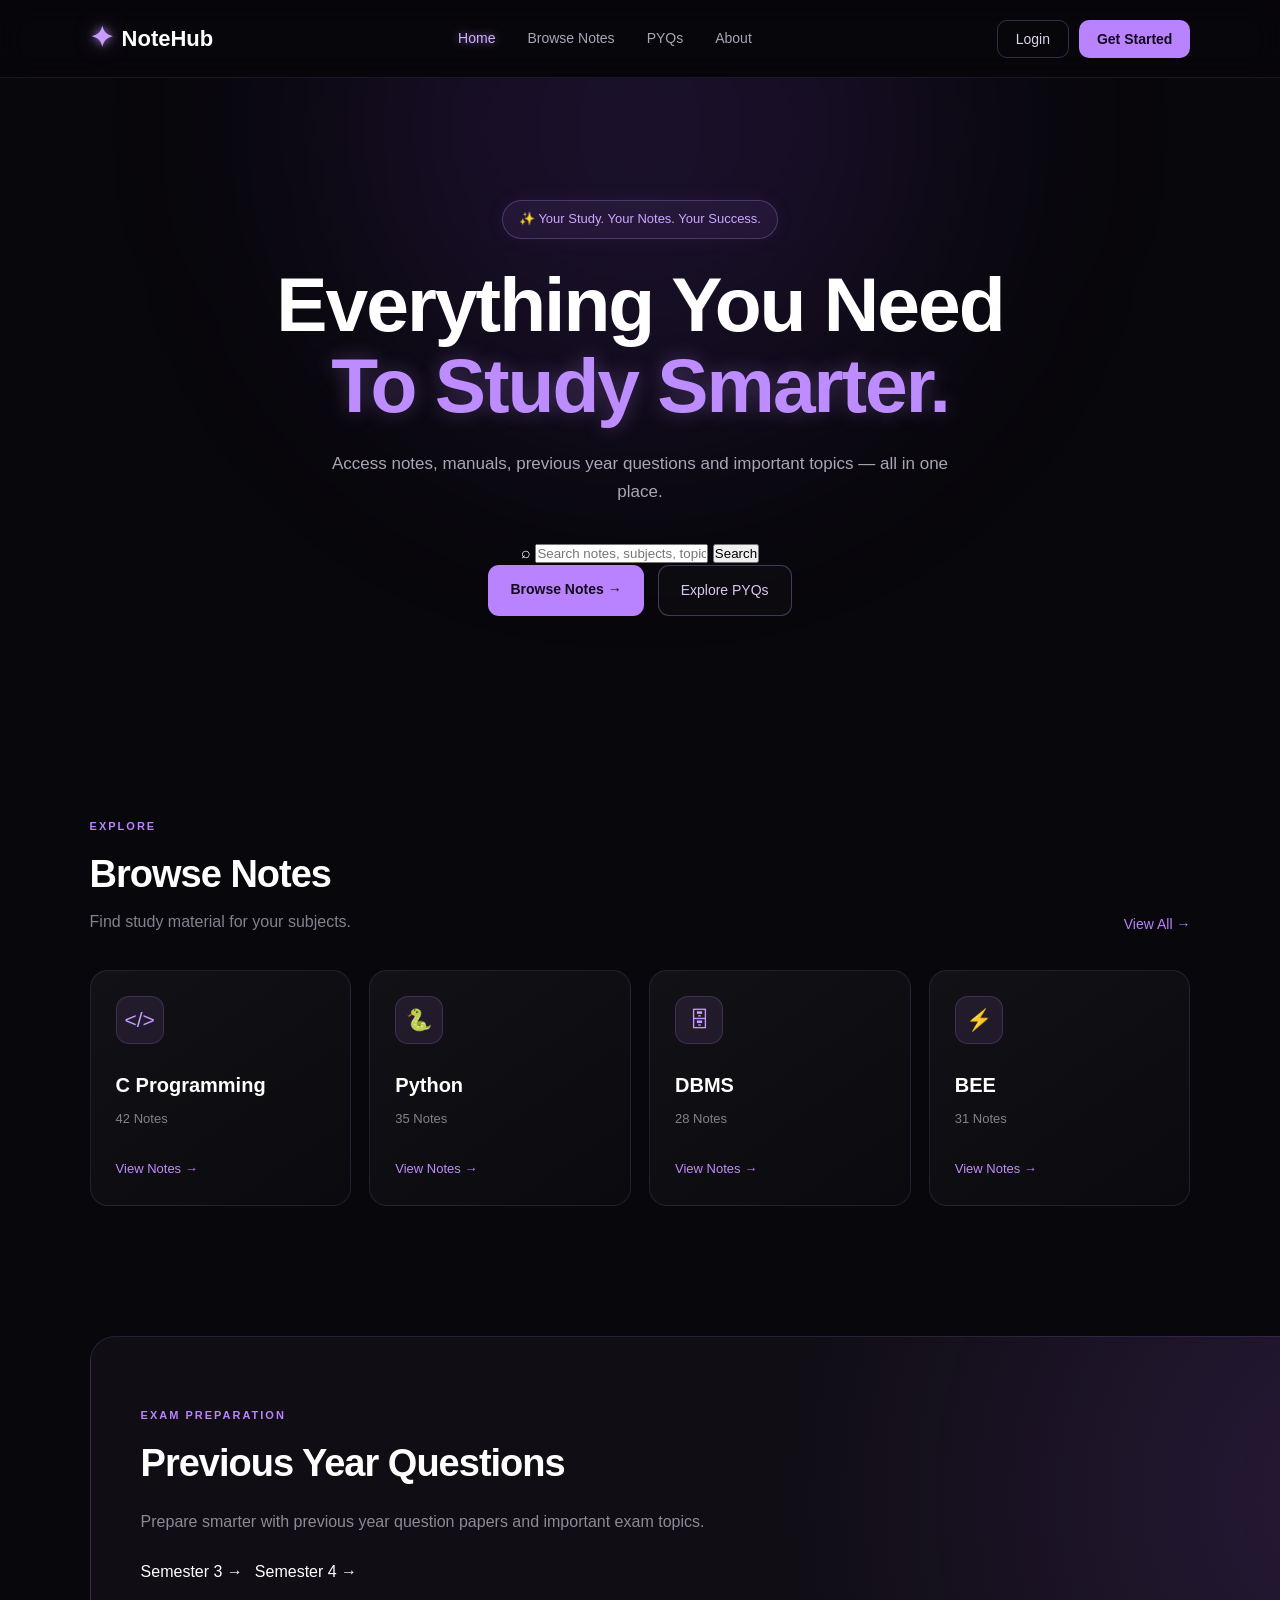
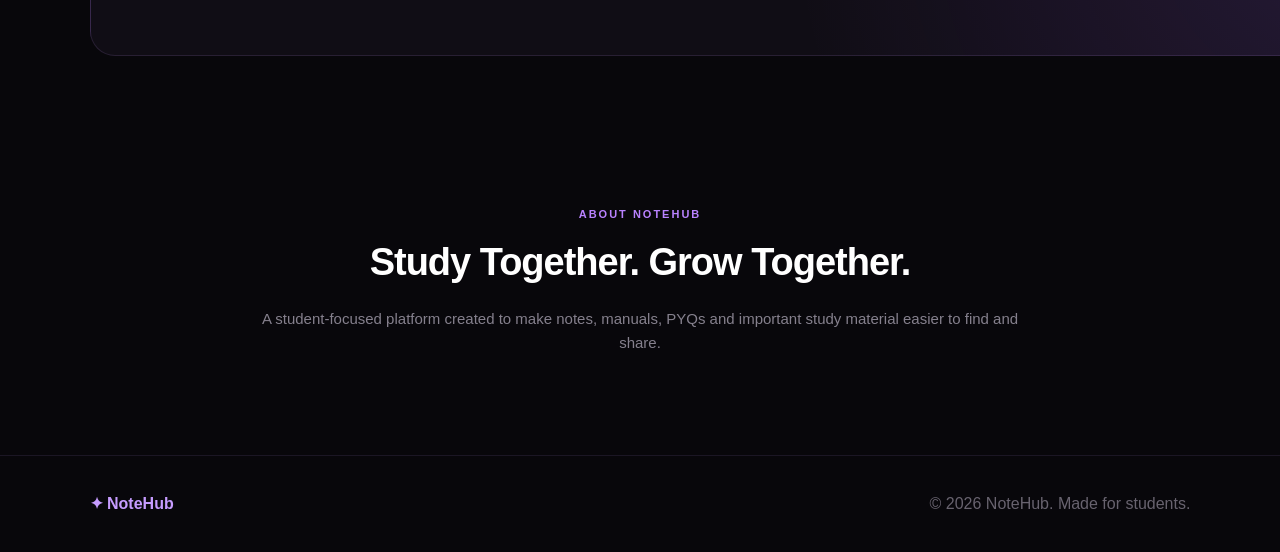
==== index.html @ 59044a57 "inital commit" ====
<!DOCTYPE html>
<html lang="en">

<head>
    <meta charset="UTF-8">
    <meta name="viewport" content="width=device-width, initial-scale=1.0">

    <title>NoteHub | Note Sharing Portal</title>

    <link rel="stylesheet" href="css/style.css">
</head>

<body>

    <!-- ================= NAVBAR ================= -->

    <header class="navbar">

        <div class="logo">
            <span class="logo-icon">✦</span>
            NoteHub
        </div>

        <nav>
            <a href="index.html" class="active">Home</a>
            <a href="notes.php">Browse Notes</a>
            <a href="#pyq">PYQs</a>
            <a href="#about">About</a>
        </nav>

        <div class="nav-buttons">
            <button class="login-btn">Login</button>
            <button class="signup-btn">Get Started</button>
        </div>

    </header>


    <!-- ================= HERO SECTION ================= -->

    <main>

        <section class="hero">

            <div class="hero-content">

                <div class="hero-badge">
                    ✨ Your Study. Your Notes. Your Success.
                </div>

                <h1>
                    Everything You Need
                    <br>
                    <span>To Study Smarter.</span>
                </h1>

                <p>
                    Access notes, manuals, previous year questions
                    and important topics — all in one place.
                </p>


                <!-- SEARCH -->

                <div class="hero-search">

                    <span>⌕</span>

                    <input
                        type="text"
                        placeholder="Search notes, subjects, topics..."
                    >

                    <button>
                        Search
                    </button>

                </div>


                <!-- HERO BUTTONS -->

                <div class="hero-buttons">

                    <a href="notes.php" class="primary-btn">
                        Browse Notes →
                    </a>

                    <a href="#pyq" class="secondary-btn">
                        Explore PYQs
                    </a>

                </div>

            </div>

        </section>


        <!-- ================= BROWSE NOTES ================= -->

        <section class="browse-section" id="browse">

            <div class="section-heading">

                <div>
                    <span class="section-label">
                        EXPLORE
                    </span>

                    <h2>
                        Browse Notes
                    </h2>

                    <p>
                        Find study material for your subjects.
                    </p>
                </div>

                <a href="notes.php" class="view-all">
                    View All →
                </a>

            </div>


            <div class="browse-grid">

                <!-- C -->

                <div class="browse-card">

                    <div class="card-icon">
                        &lt;/&gt;
                    </div>

                    <h3>
                        C Programming
                    </h3>

                    <p>
                        42 Notes
                    </p>

                    <a href="c-programming.html">
                        View Notes →
                    </a>

                </div>


                <!-- PYTHON -->

                <div class="browse-card">

                    <div class="card-icon">
                        🐍
                    </div>

                    <h3>
                        Python
                    </h3>

                    <p>
                        35 Notes
                    </p>

                    <a href="notes.php">
                        View Notes →
                    </a>

                </div>


                <!-- DBMS -->

                <div class="browse-card">

                    <div class="card-icon">
                        🗄
                    </div>

                    <h3>
                        DBMS
                    </h3>

                    <p>
                        28 Notes
                    </p>

                    <a href="notes.php">
                        View Notes →
                    </a>

                </div>


                <!-- BEE -->

                <div class="browse-card">

                    <div class="card-icon">
                        ⚡
                    </div>

                    <h3>
                        BEE
                    </h3>

                    <p>
                        31 Notes
                    </p>

                    <a href="notes.php">
                        View Notes →
                    </a>

                </div>

            </div>

        </section>


        <!-- ================= PYQ ================= -->

        <section class="pyq-section" id="pyq">

            <div class="pyq-content">

                <span class="section-label">
                    EXAM PREPARATION
                </span>

                <h2>
                    Previous Year Questions
                </h2>

                <p>
                    Prepare smarter with previous year question
                    papers and important exam topics.
                </p>


                <div class="pyq-buttons">

                    <a href="#">
                        Semester 3 →
                    </a>

                    <a href="#">
                        Semester 4 →
                    </a>

                </div>

            </div>

        </section>


        <!-- ================= ABOUT ================= -->

        <section class="about-section" id="about">

            <span class="section-label">
                ABOUT NOTEHUB
            </span>

            <h2>
                Study Together. Grow Together.
            </h2>

            <p>
                A student-focused platform created to make notes,
                manuals, PYQs and important study material easier
                to find and share.
            </p>

        </section>

    </main>


    <!-- ================= FOOTER ================= -->

    <footer>

        <div class="footer-logo">
            ✦ NoteHub
        </div>

        <p>
            © 2026 NoteHub. Made for students.
        </p>

    </footer>


    <script src="js/script.js"></script>

</body>

</html>
---- css/style.css ----
/* =========================================
   NOTEHUB - MAIN STYLES
   Lavender + Black Theme
========================================= */


/* ---------- RESET ---------- */

* {
    margin: 0;
    padding: 0;
    box-sizing: border-box;
}

html {
    scroll-behavior: smooth;
}

body {
    font-family: Arial, Helvetica, sans-serif;
    background: #08070b;
    color: #ffffff;
    line-height: 1.6;
}


/* ---------- COMMON ---------- */

a {
    text-decoration: none;
    color: inherit;
}

button {
    font-family: inherit;
    cursor: pointer;
}

section {
    width: 100%;
}


/* =========================================
   NAVBAR
========================================= */

.navbar {
    width: 100%;
    height: 78px;

    display: flex;
    align-items: center;
    justify-content: space-between;

    padding: 0 7%;

    background: rgba(8, 7, 11, 0.85);

    border-bottom: 1px solid rgba(190, 150, 255, 0.12);

    position: sticky;
    top: 0;
    z-index: 1000;

    backdrop-filter: blur(15px);
}


/* LOGO */

.logo {
    display: flex;
    align-items: center;
    gap: 9px;

    font-size: 22px;
    font-weight: 700;

    color: #ffffff;
}

.logo-icon {
    color: #c69cff;

    font-size: 28px;

    text-shadow:
        0 0 10px rgba(198, 156, 255, 0.8),
        0 0 25px rgba(198, 156, 255, 0.4);
}


/* NAV LINKS */

.navbar nav {
    display: flex;
    align-items: center;
    gap: 32px;
}

.navbar nav a {
    color: #aaa4b5;

    font-size: 14px;

    transition: 0.3s ease;
}

.navbar nav a:hover,
.navbar nav a.active {
    color: #d2b1ff;

    text-shadow:
        0 0 10px rgba(198, 156, 255, 0.7);
}


/* NAV BUTTONS */

.nav-buttons {
    display: flex;
    gap: 10px;
}

.login-btn,
.signup-btn {
    border: none;

    padding: 10px 18px;

    border-radius: 10px;

    font-size: 14px;

    transition: 0.3s ease;
}

.login-btn {
    background: transparent;
    color: #ddd4e8;

    border: 1px solid rgba(198, 156, 255, 0.25);
}

.login-btn:hover {
    border-color: #bd8cff;

    color: #ffffff;

    box-shadow:
        0 0 15px rgba(180, 130, 255, 0.3);
}

.signup-btn {
    background: #b982ff;
    color: #120b1b;

    font-weight: 700;
}

.signup-btn:hover {
    background: #cda4ff;

    box-shadow:
        0 0 10px #b982ff,
        0 0 30px rgba(185, 130, 255, 0.55);

    transform: translateY(-2px);
}


/* =========================================
   HERO
========================================= */

.hero {
    min-height: 650px;

    display: flex;
    justify-content: center;
    align-items: center;

    text-align: center;

    padding: 100px 20px 90px;

    position: relative;

    overflow: hidden;
}


/* Background glow */

.hero::before {
    content: "";

    position: absolute;

    width: 600px;
    height: 600px;

    background: rgba(150, 80, 255, 0.13);

    filter: blur(120px);

    border-radius: 50%;

    top: -250px;
    left: 50%;

    transform: translateX(-50%);

    pointer-events: none;
}


.hero-content {
    max-width: 900px;

    position: relative;
    z-index: 2;
}


/* BADGE */

.hero-badge {
    display: inline-block;

    padding: 8px 16px;

    margin-bottom: 25px;

    border: 1px solid rgba(198, 156, 255, 0.25);

    border-radius: 50px;

    background: rgba(177, 124, 255, 0.08);

    color: #cda7ff;

    font-size: 13px;

    box-shadow:
        0 0 20px rgba(150, 90, 255, 0.08);
}


/* HERO TITLE */

.hero h1 {
    font-size: clamp(45px, 6vw, 78px);

    line-height: 1.05;

    letter-spacing: -2px;

    margin-bottom: 25px;
}

.hero h1 span {
    display: block;

    color: #bd8cff;

    text-shadow:
        0 0 20px rgba(189, 140, 255, 0.3);
}


/* HERO TEXT */

.hero-content > p {
    max-width: 650px;

    margin: 0 auto 35px;

    color: #aaa4b5;

    font-size: 17px;
}


/* =========================================
   SEARCH
========================================= */

.search-box {
    max-width: 650px;

    margin: 0 auto 25px;

    display: flex;
    align-items: center;

    padding: 7px;

    background: #111016;

    border: 1px solid rgba(198, 156, 255, 0.18);

    border-radius: 15px;

    transition: 0.3s ease;
}

.search-box:focus-within {
    border-color: #b982ff;

    box-shadow:
        0 0 15px rgba(185, 130, 255, 0.25),
        0 0 35px rgba(185, 130, 255, 0.08);
}

.search-icon {
    padding-left: 15px;

    font-size: 25px;

    color: #b982ff;
}

.search-box input {
    flex: 1;

    padding: 13px 15px;

    background: transparent;

    border: none;
    outline: none;

    color: #ffffff;

    font-size: 14px;
}

.search-box input::placeholder {
    color: #77717f;
}

.search-box button {
    border: none;

    padding: 12px 22px;

    border-radius: 10px;

    background: #b982ff;

    color: #120b1b;

    font-weight: 700;

    transition: 0.3s ease;
}

.search-box button:hover {
    background: #d0aaff;

    box-shadow:
        0 0 12px #b982ff,
        0 0 28px rgba(185, 130, 255, 0.5);

    transform: translateY(-1px);
}


/* =========================================
   HERO BUTTONS
========================================= */

.hero-buttons {
    display: flex;

    justify-content: center;

    gap: 14px;

    flex-wrap: wrap;
}

.primary-btn,
.secondary-btn {
    padding: 13px 22px;

    border-radius: 11px;

    font-size: 14px;

    transition: 0.3s ease;
}

.primary-btn {
    background: #b982ff;

    color: #120b1b;

    font-weight: 700;
}

.primary-btn:hover {
    background: #d0aaff;

    transform: translateY(-3px);

    box-shadow:
        0 0 12px #b982ff,
        0 0 35px rgba(185, 130, 255, 0.5);
}

.secondary-btn {
    border: 1px solid rgba(198, 156, 255, 0.3);

    color: #d9c7ed;

    background: rgba(255, 255, 255, 0.02);
}

.secondary-btn:hover {
    border-color: #b982ff;

    color: #ffffff;

    transform: translateY(-3px);

    box-shadow:
        0 0 20px rgba(185, 130, 255, 0.2);
}


/* =========================================
   BROWSE NOTES
========================================= */

.browse-section {
    padding: 90px 7%;
}


/* SECTION HEADING */

.section-heading {
    display: flex;

    justify-content: space-between;
    align-items: end;

    margin-bottom: 35px;
}

.section-label {
    display: block;

    color: #b982ff;

    font-size: 11px;

    letter-spacing: 2px;

    font-weight: 700;

    margin-bottom: 8px;
}

.section-heading h2,
.pyq-content h2,
.about-section h2 {
    font-size: 38px;

    letter-spacing: -1px;
}

.section-heading p {
    color: #85808d;

    margin-top: 5px;
}

.view-all {
    color: #b982ff;

    font-size: 14px;

    transition: 0.3s;
}

.view-all:hover {
    color: #dfc6ff;

    text-shadow:
        0 0 10px rgba(185, 130, 255, 0.7);
}


/* =========================================
   SUBJECT CARDS
========================================= */

.subject-container {
    display: grid;

    grid-template-columns: repeat(4, 1fr);

    gap: 18px;
}


.subject-card {
    padding: 25px;

    min-height: 210px;

    background:
        linear-gradient(
            145deg,
            rgba(255, 255, 255, 0.045),
            rgba(255, 255, 255, 0.015)
        );

    border: 1px solid rgba(198, 156, 255, 0.13);

    border-radius: 18px;

    transition: 0.35s ease;

    position: relative;

    overflow: hidden;
}


.subject-card::before {
    content: "";

    position: absolute;

    width: 130px;
    height: 130px;

    background: rgba(180, 120, 255, 0.12);

    filter: blur(55px);

    top: -70px;
    right: -50px;

    opacity: 0;

    transition: 0.35s;
}


.subject-card:hover {
    transform: translateY(-8px);

    border-color: rgba(198, 156, 255, 0.55);

    box-shadow:
        0 10px 30px rgba(0, 0, 0, 0.4),
        0 0 25px rgba(180, 120, 255, 0.15);
}


.subject-card:hover::before {
    opacity: 1;
}


.subject-icon {
    width: 48px;
    height: 48px;

    display: flex;
    align-items: center;
    justify-content: center;

    margin-bottom: 25px;

    border-radius: 13px;

    background: rgba(185, 130, 255, 0.1);

    border: 1px solid rgba(185, 130, 255, 0.2);

    color: #c69cff;

    font-size: 21px;

    box-shadow:
        0 0 15px rgba(185, 130, 255, 0.05);
}


.subject-card h3 {
    font-size: 18px;

    margin-bottom: 5px;
}

.subject-card p {
    color: #77717f;

    font-size: 13px;

    margin-bottom: 20px;
}

.subject-card button {
    background: transparent;

    border: none;

    color: #b982ff;

    font-size: 13px;

    padding: 0;

    transition: 0.3s;
}

.subject-card button:hover {
    color: #ffffff;

    text-shadow:
        0 0 10px rgba(185, 130, 255, 0.8);
}


/* =========================================
   PYQ SECTION
========================================= */

.pyq-section {
    margin: 40px 7% 100px;

    padding: 70px 50px;

    border-radius: 25px;

    background:
        radial-gradient(
            circle at right,
            rgba(170, 100, 255, 0.15),
            transparent 45%
        ),
        #100d15;

    border: 1px solid rgba(198, 156, 255, 0.13);
}


.pyq-content {
    max-width: 650px;
}

.pyq-content h2 {
    margin-bottom: 15px;
}

.pyq-content p {
    color: #8f8997;

    margin-bottom: 25px;
}


.pyq-buttons {
    display: flex;

    gap: 12px;

    flex-wrap: wrap;
}

.pyq-buttons button {
    padding: 12px 20px;

    background: rgba(185, 130, 255, 0.08);

    border: 1px solid rgba(185, 130, 255, 0.25);

    border-radius: 10px;

    color: #d4b7f4;

    transition: 0.3s;
}

.pyq-buttons button:hover {
    background: #b982ff;

    color: #120b1b;

    box-shadow:
        0 0 15px #b982ff,
        0 0 35px rgba(185, 130, 255, 0.35);

    transform: translateY(-3px);
}


/* =========================================
   ABOUT
========================================= */

.about-section {
    text-align: center;

    padding: 50px 20px 100px;

    max-width: 800px;

    margin: auto;
}

.about-section h2 {
    margin-bottom: 15px;
}

.about-section p {
    color: #85808d;

    font-size: 15px;
}


/* =========================================
   FOOTER
========================================= */

footer {
    padding: 35px 7%;

    border-top: 1px solid rgba(198, 156, 255, 0.1);

    display: flex;

    justify-content: space-between;

    align-items: center;

    color: #68636f;
}

.footer-logo {
    color: #c69cff;

    font-weight: 700;
}


/* =========================================
   RESPONSIVE
========================================= */

@media (max-width: 950px) {

    .navbar {
        padding: 0 4%;
    }

    .navbar nav {
        gap: 15px;
    }

    .subject-container {
        grid-template-columns: repeat(2, 1fr);
    }

    .browse-section {
        padding: 70px 4%;
    }

}


@media (max-width: 700px) {

    .navbar {
        height: auto;

        padding: 18px 5%;

        flex-wrap: wrap;

        gap: 15px;
    }

    .navbar nav {
        order: 3;

        width: 100%;

        justify-content: center;
    }

    .nav-buttons {
        margin-left: auto;
    }

    .hero {
        padding: 80px 20px;
    }

    .hero h1 {
        font-size: 45px;
    }

    .search-box {
        flex-direction: column;

        gap: 8px;

        padding: 10px;
    }

    .search-box input {
        width: 100%;
    }

    .search-box button {
        width: 100%;
    }

    .subject-container {
        grid-template-columns: 1fr;
    }

    .section-heading {
        align-items: start;

        flex-direction: column;

        gap: 15px;
    }

    .pyq-section {
        margin: 20px 5% 70px;

        padding: 45px 25px;
    }

    footer {
        flex-direction: column;

        gap: 10px;

        text-align: center;
    }
}

/* =========================================
   NOTES PAGE
========================================= */

.notes-page {
    padding: 100px 7% 90px;
    min-height: 750px;
}

.notes-heading {
    max-width: 700px;
    margin-bottom: 40px;
}

.notes-heading h1 {
    font-size: clamp(42px, 5vw, 65px);
    margin-bottom: 12px;
}

.notes-heading p {
    color: #85808d;
    font-size: 16px;
}


/* SEARCH */

.notes-search {
    max-width: 650px;

    display: flex;
    align-items: center;

    padding: 5px 8px;

    margin-bottom: 45px;

    background: #111016;

    border: 1px solid rgba(198, 156, 255, 0.18);

    border-radius: 13px;

    transition: 0.3s ease;
}

.notes-search:focus-within {
    border-color: #b982ff;

    box-shadow:
        0 0 15px rgba(185, 130, 255, 0.25),
        0 0 35px rgba(185, 130, 255, 0.08);
}

.notes-search span {
    color: #b982ff;

    font-size: 24px;

    padding: 0 12px;
}

.notes-search input {
    width: 100%;

    padding: 14px 8px;

    border: none;
    outline: none;

    background: transparent;

    color: white;

    font-size: 14px;
}

.notes-search input::placeholder {
    color: #77717f;
}


/* NOTES GRID */

.notes-grid {
    display: grid;

    grid-template-columns: repeat(3, 1fr);

    gap: 20px;
}


/* NOTE CARD */

.note-card {
    min-height: 270px;

    padding: 27px;

    border-radius: 19px;

    background:
        linear-gradient(
            145deg,
            rgba(255, 255, 255, 0.045),
            rgba(255, 255, 255, 0.012)
        );

    border: 1px solid rgba(198, 156, 255, 0.13);

    transition: 0.35s ease;

    position: relative;

    overflow: hidden;
}

.note-card::before {
    content: "";

    position: absolute;

    width: 180px;
    height: 180px;

    top: -100px;
    right: -80px;

    border-radius: 50%;

    background: rgba(180, 120, 255, 0.14);

    filter: blur(55px);

    opacity: 0;

    transition: 0.35s;
}

.note-card:hover {
    transform: translateY(-8px);

    border-color: rgba(198, 156, 255, 0.55);

    box-shadow:
        0 12px 35px rgba(0, 0, 0, 0.45),
        0 0 30px rgba(180, 120, 255, 0.14);
}

.note-card:hover::before {
    opacity: 1;
}


/* ICON */

.note-icon {
    width: 52px;
    height: 52px;

    display: flex;
    align-items: center;
    justify-content: center;

    margin-bottom: 25px;

    border-radius: 14px;

    color: #c69cff;

    background: rgba(185, 130, 255, 0.09);

    border: 1px solid rgba(185, 130, 255, 0.2);

    font-size: 22px;

    position: relative;
    z-index: 2;
}


/* CARD TEXT */

.note-card h2 {
    font-size: 20px;

    margin-bottom: 8px;

    position: relative;
    z-index: 2;
}

.note-card > p {
    color: #85808d;

    font-size: 13px;

    line-height: 1.7;

    max-width: 320px;

    position: relative;
    z-index: 2;
}


/* CARD BOTTOM */

.note-bottom {
    display: flex;

    justify-content: space-between;

    align-items: center;

    margin-top: 25px;

    position: relative;
    z-index: 2;
}

.note-bottom span {
    color: #706a78;

    font-size: 12px;
}

.note-bottom a {
    color: #bd8cff;

    font-size: 13px;

    transition: 0.3s;
}

.note-bottom a:hover {
    color: white;

    text-shadow:
        0 0 12px rgba(185, 130, 255, 0.9);
}


/* NOTES RESPONSIVE */

@media (max-width: 950px) {

    .notes-grid {
        grid-template-columns: repeat(2, 1fr);
    }

}

@media (max-width: 650px) {

    .notes-page {
        padding: 70px 5%;
    }

    .notes-grid {
        grid-template-columns: 1fr;
    }

}
/* =========================================
   SUBJECT PAGE
========================================= */

.subject-page {
    padding: 90px 6% 100px;
    min-height: 700px;
}

.subject-heading {
    max-width: 750px;
    margin-bottom: 50px;
}

.subject-heading h1 {
    font-size: clamp(42px, 5vw, 64px);
    line-height: 1.1;
    margin: 12px 0 15px;
}

.subject-heading p {
    color: #85808d;
    font-size: 16px;
    line-height: 1.7;
}


/* =========================================
   CHAPTERS
========================================= */

.chapters {
    max-width: 950px;
    display: flex;
    flex-direction: column;
    gap: 16px;
}

.chapter-card {
    display: flex;
    align-items: center;
    gap: 24px;

    padding: 24px 28px;

    text-decoration: none;
    color: white;

    background:
        linear-gradient(
            145deg,
            rgba(255, 255, 255, 0.045),
            rgba(255, 255, 255, 0.012)
        );

    border: 1px solid rgba(198, 156, 255, 0.14);
    border-radius: 18px;

    position: relative;
    overflow: hidden;

    transition: 0.35s ease;
}

.chapter-card::before {
    content: "";

    position: absolute;

    width: 180px;
    height: 180px;

    top: -100px;
    right: -80px;

    border-radius: 50%;

    background: rgba(180, 120, 255, 0.15);

    filter: blur(55px);

    opacity: 0;

    transition: 0.35s ease;
}

.chapter-card:hover {
    transform: translateX(8px);

    border-color: rgba(198, 156, 255, 0.55);

    box-shadow:
        0 10px 35px rgba(0, 0, 0, 0.45),
        0 0 30px rgba(180, 120, 255, 0.14);
}

.chapter-card:hover::before {
    opacity: 1;
}


/* CHAPTER NUMBER */

.chapter-number {
    min-width: 58px;
    height: 58px;

    display: flex;
    align-items: center;
    justify-content: center;

    border-radius: 15px;

    color: #c69cff;

    background: rgba(185, 130, 255, 0.09);

    border: 1px solid rgba(185, 130, 255, 0.2);

    font-size: 15px;
    font-weight: 700;

    position: relative;
    z-index: 2;
}


/* CHAPTER CONTENT */

.chapter-info {
    flex: 1;

    position: relative;
    z-index: 2;
}

.chapter-info h2 {
    font-size: 19px;
    margin-bottom: 7px;
}

.chapter-info p {
    color: #85808d;
    font-size: 13px;
    line-height: 1.6;
}


/* ARROW */

.chapter-arrow {
    color: #bd8cff;

    font-size: 22px;

    position: relative;
    z-index: 2;

    transition: 0.3s ease;
}

.chapter-card:hover .chapter-arrow {
    color: white;

    transform: translateX(6px);

    text-shadow:
        0 0 12px rgba(185, 130, 255, 0.9);
}


/* =========================================
   MOBILE
========================================= */

@media (max-width: 650px) {

    .subject-page {
        padding: 70px 5%;
    }

    .chapter-card {
        padding: 20px;
        gap: 15px;
    }

    .chapter-number {
        min-width: 48px;
        height: 48px;
        font-size: 13px;
    }

    .chapter-info h2 {
        font-size: 16px;
    }

    .chapter-info p {
        font-size: 12px;
    }

}
/* =========================================
   HOME PAGE BROWSE CARD FIX
========================================= */

.browse-grid {
    display: grid;
    grid-template-columns: repeat(4, 1fr);
    gap: 18px;
}

.browse-card {
    padding: 25px;
    min-height: 210px;

    background:
        linear-gradient(
            145deg,
            rgba(255, 255, 255, 0.045),
            rgba(255, 255, 255, 0.015)
        );

    border: 1px solid rgba(198, 156, 255, 0.13);
    border-radius: 18px;

    transition: 0.35s ease;

    position: relative;
    overflow: hidden;
}

.browse-card:hover {
    transform: translateY(-8px);

    border-color: rgba(198, 156, 255, 0.55);

    box-shadow:
        0 10px 30px rgba(0, 0, 0, 0.4),
        0 0 25px rgba(180, 120, 255, 0.15);
}

.card-icon {
    width: 48px;
    height: 48px;

    display: flex;
    align-items: center;
    justify-content: center;

    margin-bottom: 25px;

    border-radius: 13px;

    background: rgba(185, 130, 255, 0.1);

    border: 1px solid rgba(185, 130, 255, 0.2);

    color: #c69cff;

    font-size: 21px;
}

.browse-card h3 {
    font-size: 20px;
    margin-bottom: 8px;
}

.browse-card p {
    color: #85808d;
    font-size: 13px;
    margin-bottom: 25px;
}

.browse-card a {
    color: #bd8cff;
    font-size: 13px;
    transition: 0.3s ease;
}

.browse-card a:hover {
    color: white;

    text-shadow:
        0 0 12px rgba(185, 130, 255, 0.9);
}


/* RESPONSIVE */

@media (max-width: 950px) {

    .browse-grid {
        grid-template-columns: repeat(2, 1fr);
    }

}

@media (max-width: 650px) {

    .browse-grid {
        grid-template-columns: 1fr;
    }

}
/* =========================================
   CHAPTER PDF PAGE
========================================= */

.chapter-page {
    padding: 90px 7% 100px;
    min-height: 700px;
}

.chapter-page-heading {
    max-width: 750px;
    margin-bottom: 45px;
}

.chapter-page-heading h1 {
    font-size: clamp(42px, 5vw, 64px);
    margin-bottom: 8px;
}

.chapter-page-heading p {
    color: #85808d;
    font-size: 17px;
}

.pdf-card {
    max-width: 900px;

    display: flex;
    align-items: center;
    gap: 22px;

    padding: 28px;

    border-radius: 20px;

    background:
        linear-gradient(
            145deg,
            rgba(255, 255, 255, 0.045),
            rgba(255, 255, 255, 0.012)
        );

    border: 1px solid rgba(198, 156, 255, 0.16);

    transition: 0.3s ease;
}

.pdf-card:hover {
    border-color: rgba(198, 156, 255, 0.55);

    box-shadow:
        0 10px 35px rgba(0, 0, 0, 0.45),
        0 0 30px rgba(180, 120, 255, 0.14);
}

.pdf-icon {
    width: 60px;
    height: 60px;

    display: flex;
    align-items: center;
    justify-content: center;

    border-radius: 15px;

    background: rgba(185, 130, 255, 0.1);

    border: 1px solid rgba(185, 130, 255, 0.2);

    font-size: 25px;
}

.pdf-info {
    flex: 1;
}

.pdf-info h2 {
    font-size: 19px;
    margin-bottom: 7px;
}

.pdf-info p {
    color: #85808d;
    font-size: 13px;
}

.pdf-button {
    padding: 12px 20px;

    border-radius: 10px;

    background: #b982ff;
    color: #120b1b;

    font-weight: 700;
    font-size: 13px;

    text-decoration: none;

    transition: 0.3s ease;
}

.pdf-button:hover {
    background: #d0aaff;

    transform: translateY(-2px);

    box-shadow:
        0 0 15px #b982ff,
        0 0 30px rgba(185, 130, 255, 0.45);
}

@media (max-width: 650px) {

    .chapter-page {
        padding: 70px 5%;
    }

    .pdf-card {
        flex-direction: column;
        align-items: flex-start;
    }

}
/* DYNAMIC NOTES PAGE */

.note-card {
    display: block;
    text-decoration: none;
    color: white;
}

.note-card h2 {
    color: white;
}

.note-card p {
    color: #85808d;
    line-height: 1.6;
}

.note-arrow {
    display: inline-block;
    margin-top: 20px;
    color: #b982ff;
    font-size: 14px;
    font-weight: 600;
    transition: 0.3s ease;
}

.note-card:hover .note-arrow {
    color: #d0aaff;
    text-shadow: 0 0 12px #b982ff;
}
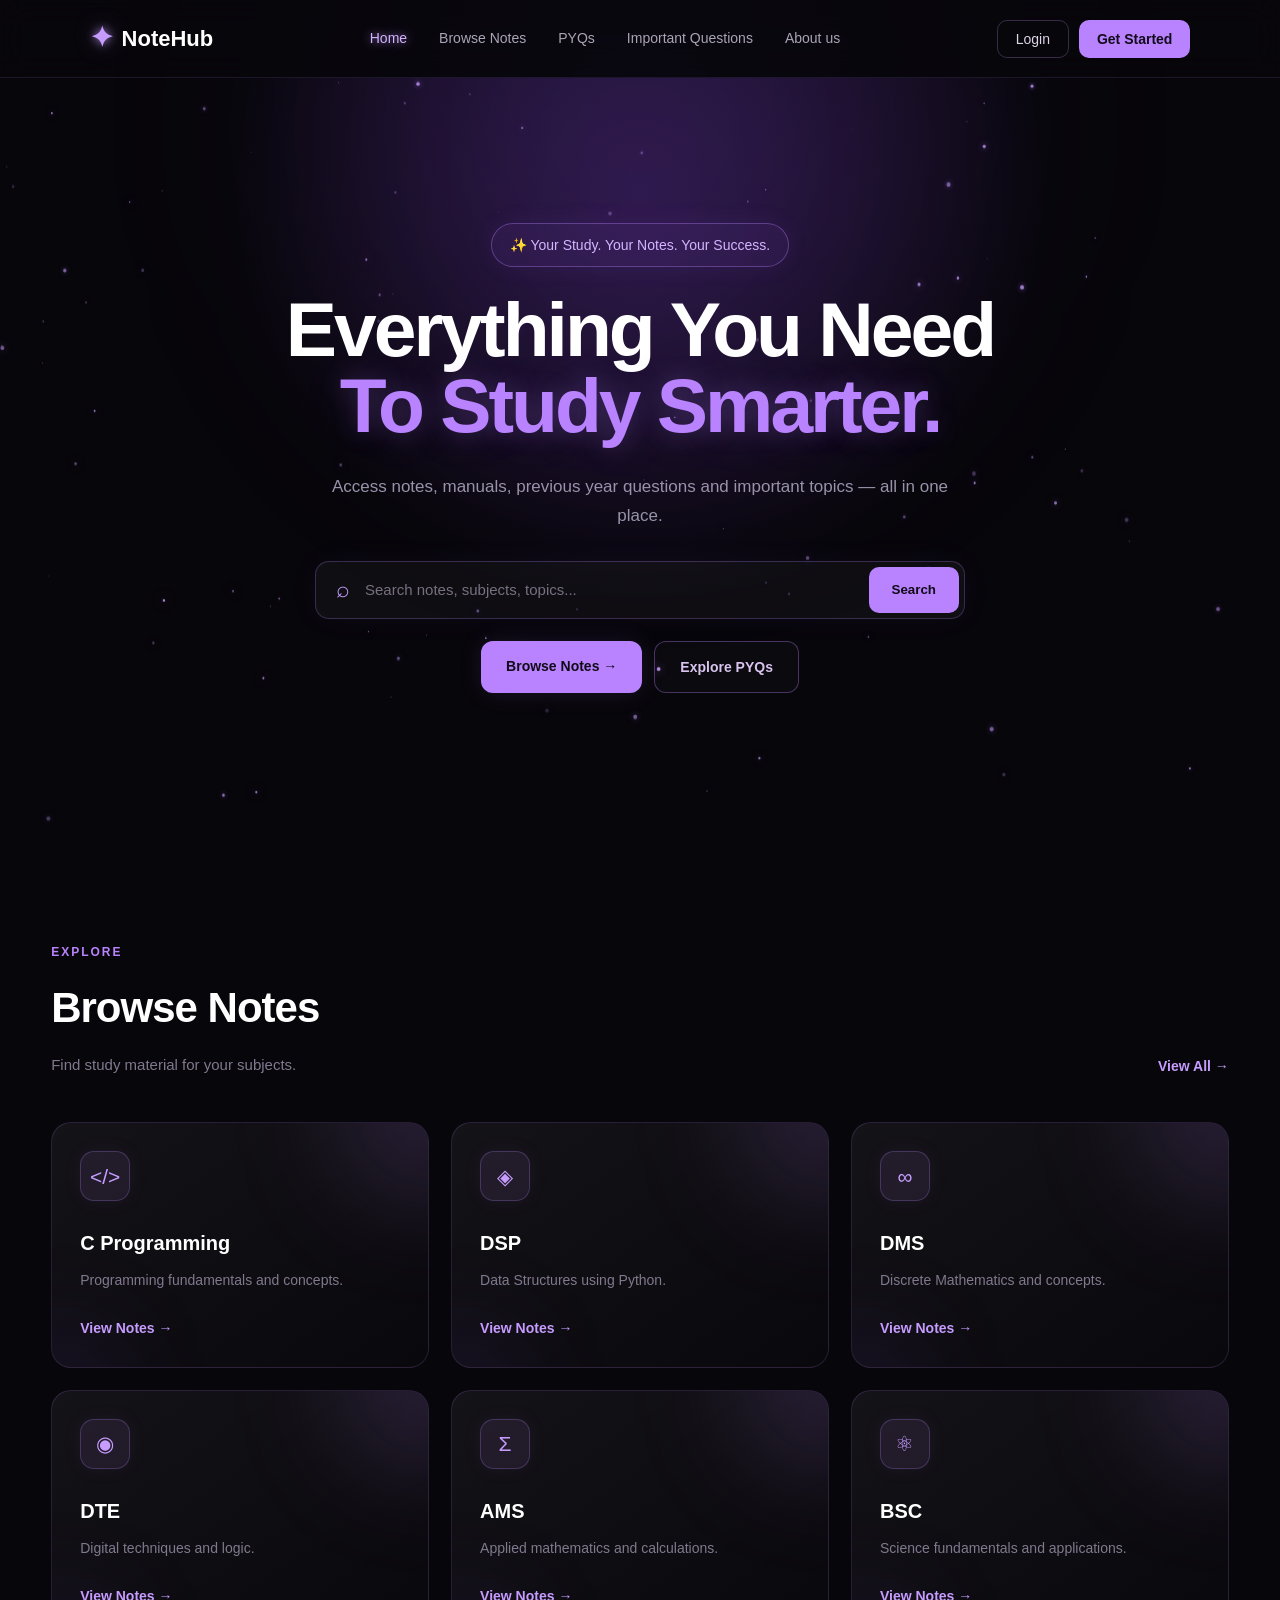
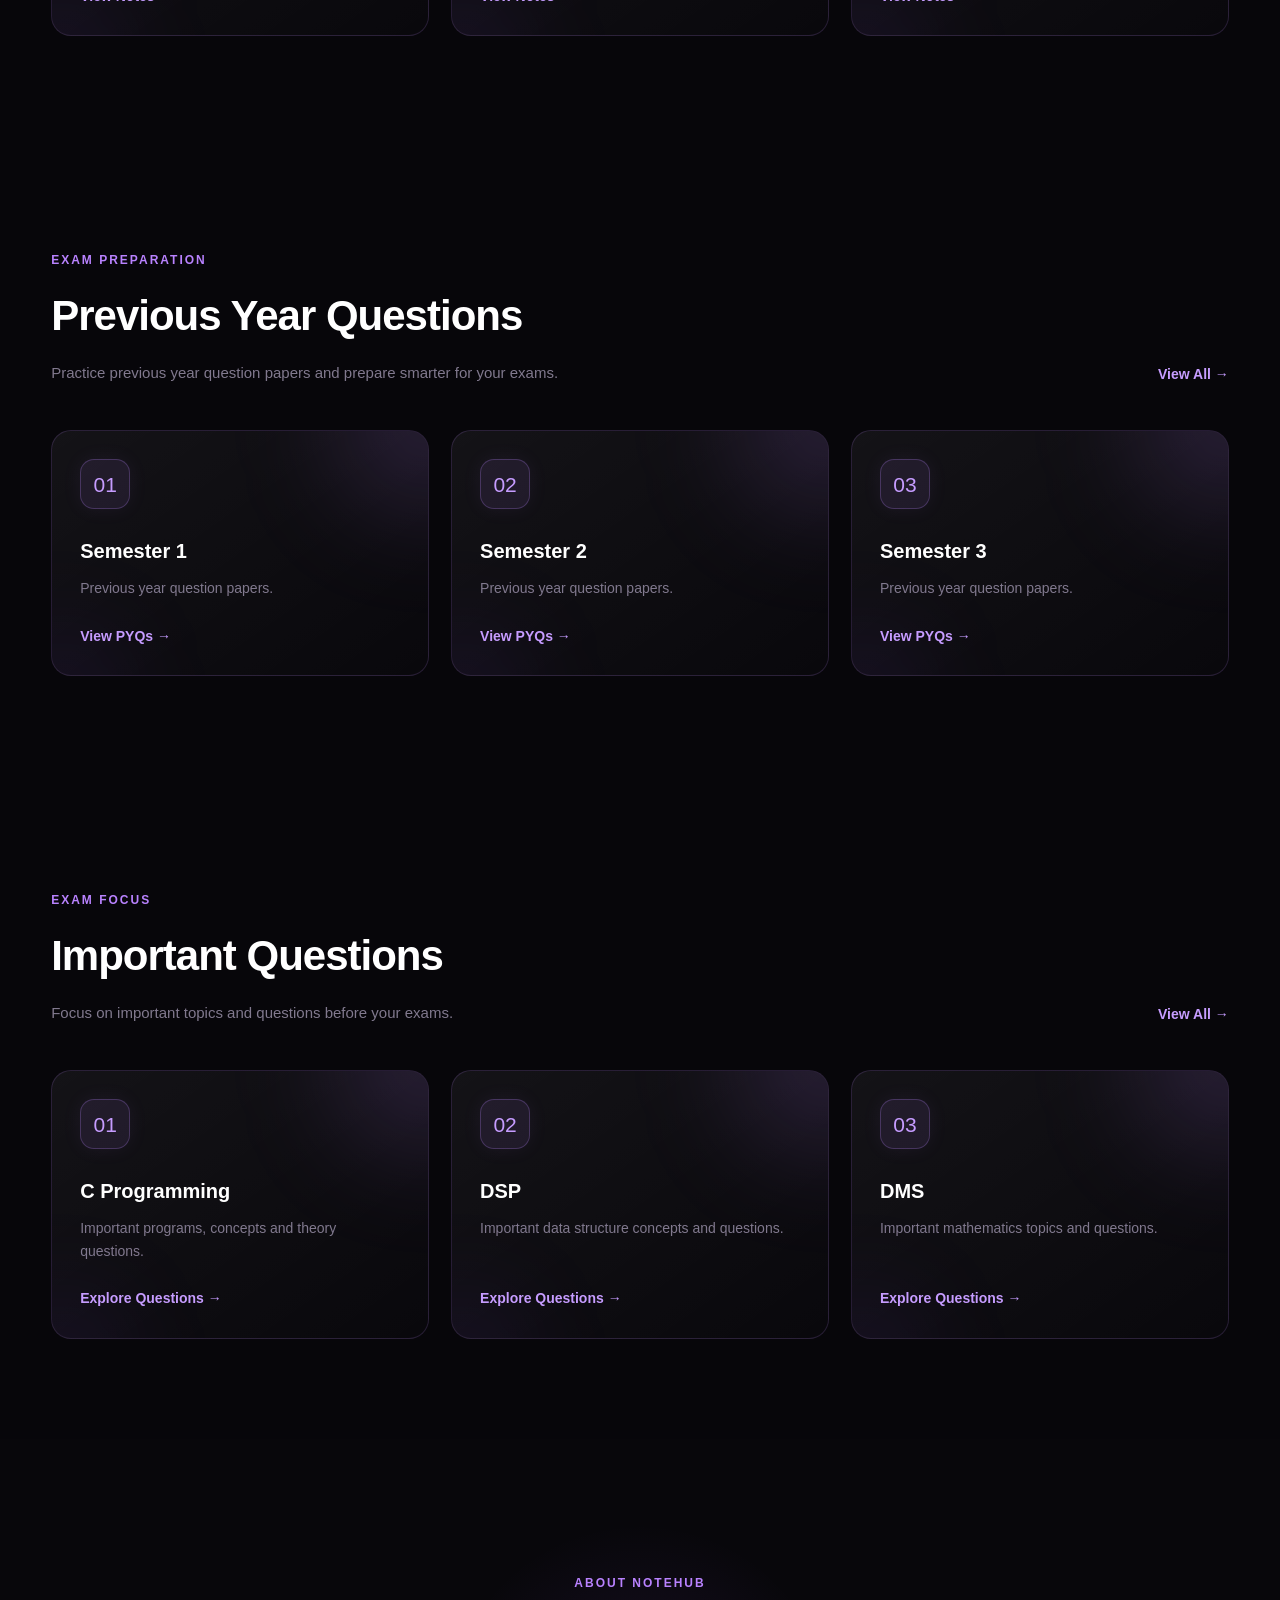
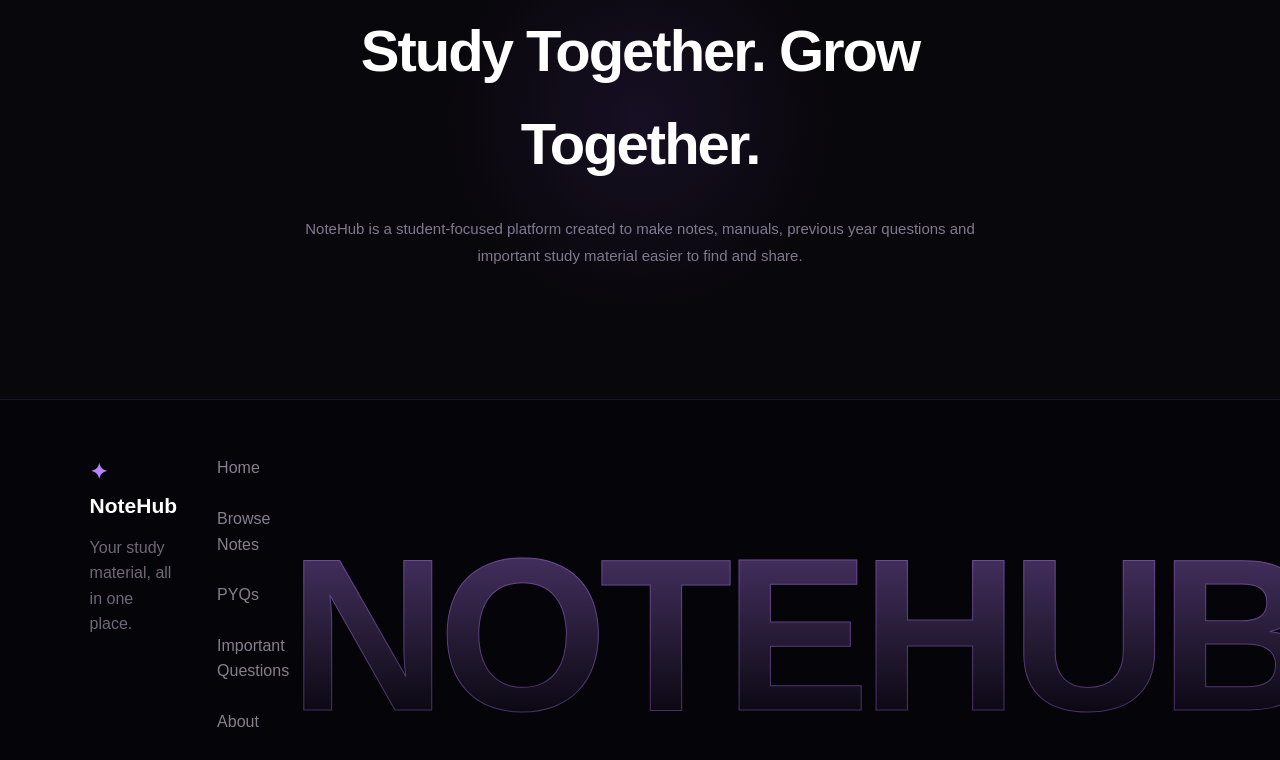
==== commit 1c6d950b: "Refactor website structure and enhance functionality - Updated index.html to improve navigation and " ====
--- a/index.html
+++ b/index.html
@@ -1,3 +1,4 @@
+
 <!DOCTYPE html>
 <html lang="en">
 
@@ -24,8 +25,9 @@
         <nav>
             <a href="index.html" class="active">Home</a>
             <a href="notes.php">Browse Notes</a>
-            <a href="#pyq">PYQs</a>
-            <a href="#about">About</a>
+            <a href="pyq.php">PYQs</a>
+            <a href="#important">Important Questions</a>
+            <a href="about.php">About us</a>
         </nav>
 
         <div class="nav-buttons">
@@ -36,11 +38,17 @@
     </header>
 
 
-    <!-- ================= HERO SECTION ================= -->
+    <!-- ================= HERO ================= -->
 
     <main>
 
         <section class="hero">
+
+            <!-- GALAXY PARTICLES -->
+            <canvas class="hero-galaxy" id="hero-galaxy"></canvas>
+
+
+            <!-- HERO CONTENT -->
 
             <div class="hero-content">
 
@@ -104,6 +112,7 @@
             <div class="section-heading">
 
                 <div>
+
                     <span class="section-label">
                         EXPLORE
                     </span>
@@ -115,6 +124,7 @@
                     <p>
                         Find study material for your subjects.
                     </p>
+
                 </div>
 
                 <a href="notes.php" class="view-all">
@@ -126,7 +136,8 @@
 
             <div class="browse-grid">
 
-                <!-- C -->
+
+                <!-- C PROGRAMMING -->
 
                 <div class="browse-card">
 
@@ -139,7 +150,7 @@
                     </h3>
 
                     <p>
-                        42 Notes
+                        Programming fundamentals and concepts.
                     </p>
 
                     <a href="c-programming.html">
@@ -149,20 +160,20 @@
                 </div>
 
 
-                <!-- PYTHON -->
+                <!-- DSP -->
 
                 <div class="browse-card">
 
                     <div class="card-icon">
-                        🐍
+                        ◈
                     </div>
 
                     <h3>
-                        Python
+                        DSP
                     </h3>
 
                     <p>
-                        35 Notes
+                        Data Structures using Python.
                     </p>
 
                     <a href="notes.php">
@@ -172,20 +183,20 @@
                 </div>
 
 
-                <!-- DBMS -->
+                <!-- DMS -->
 
                 <div class="browse-card">
 
                     <div class="card-icon">
-                        🗄
+                        ∞
                     </div>
 
                     <h3>
-                        DBMS
+                        DMS
                     </h3>
 
                     <p>
-                        28 Notes
+                        Discrete Mathematics and concepts.
                     </p>
 
                     <a href="notes.php">
@@ -195,20 +206,20 @@
                 </div>
 
 
-                <!-- BEE -->
+                <!-- DTE -->
 
                 <div class="browse-card">
 
                     <div class="card-icon">
-                        ⚡
+                        ◉
                     </div>
 
                     <h3>
-                        BEE
+                        DTE
                     </h3>
 
                     <p>
-                        31 Notes
+                        Digital techniques and logic.
                     </p>
 
                     <a href="notes.php">
@@ -217,46 +228,271 @@
 
                 </div>
 
+
+                <!-- AMS -->
+
+                <div class="browse-card">
+
+                    <div class="card-icon">
+                        Σ
+                    </div>
+
+                    <h3>
+                        AMS
+                    </h3>
+
+                    <p>
+                        Applied mathematics and calculations.
+                    </p>
+
+                    <a href="notes.php">
+                        View Notes →
+                    </a>
+
+                </div>
+
+
+                <!-- BSC -->
+
+                <div class="browse-card">
+
+                    <div class="card-icon">
+                        ⚛
+                    </div>
+
+                    <h3>
+                        BSC
+                    </h3>
+
+                    <p>
+                        Science fundamentals and applications.
+                    </p>
+
+                    <a href="notes.php">
+                        View Notes →
+                    </a>
+
+                </div>
             </div>
 
         </section>
 
-
-        <!-- ================= PYQ ================= -->
-
-        <section class="pyq-section" id="pyq">
-
-            <div class="pyq-content">
-
-                <span class="section-label">
-                    EXAM PREPARATION
-                </span>
-
-                <h2>
-                    Previous Year Questions
-                </h2>
-
-                <p>
-                    Prepare smarter with previous year question
-                    papers and important exam topics.
-                </p>
-
-
-                <div class="pyq-buttons">
-
-                    <a href="#">
-                        Semester 3 →
-                    </a>
-
-                    <a href="#">
-                        Semester 4 →
-                    </a>
-
-                </div>
-
-            </div>
-
-        </section>
+        
+        <!-- ================= PYQs ================= -->
+
+<section class="browse-section" id="pyq">
+
+    <div class="section-heading">
+
+        <div>
+
+            <span class="section-label">
+                EXAM PREPARATION
+            </span>
+
+            <h2>
+                Previous Year Questions
+            </h2>
+
+            <p>
+                Practice previous year question papers
+                and prepare smarter for your exams.
+            </p>
+
+        </div>
+
+        <a href="pyq.php" class="view-all">
+            View All →
+        </a>
+
+    </div>
+
+
+    <div class="browse-grid">
+
+
+        <!-- SEMESTER 1 -->
+
+        <div class="browse-card">
+
+            <div class="card-icon">
+                01
+            </div>
+
+            <h3>
+                Semester 1
+            </h3>
+
+            <p>
+                Previous year question papers.
+            </p>
+
+            <a href="paper-codes.php?semester=1">
+                View PYQs →
+            </a>
+
+        </div>
+
+
+        <!-- SEMESTER 2 -->
+
+        <div class="browse-card">
+
+            <div class="card-icon">
+                02
+            </div>
+
+            <h3>
+                Semester 2
+            </h3>
+
+            <p>
+                Previous year question papers.
+            </p>
+
+            <a href="paper-codes.php?semester=2">
+                View PYQs →
+            </a>
+
+        </div>
+
+
+        <!-- SEMESTER 3 -->
+
+        <div class="browse-card">
+
+            <div class="card-icon">
+                03
+            </div>
+
+            <h3>
+                Semester 3
+            </h3>
+
+            <p>
+                Previous year question papers.
+            </p>
+
+            <a href="paper-codes.php?semester=3">
+                View PYQs →
+            </a>
+
+        </div>
+
+
+    </div>
+
+</section>
+
+
+        
+    <!-- ================= IMPORTANT QUESTIONS ================= -->
+
+<section class="browse-section" id="important">
+
+    <div class="section-heading">
+
+        <div>
+
+            <span class="section-label">
+                EXAM FOCUS
+            </span>
+
+            <h2>
+                Important Questions
+            </h2>
+
+            <p>
+                Focus on important topics and questions
+                before your exams.
+            </p>
+
+        </div>
+
+        <a href="#" class="view-all">
+            View All →
+        </a>
+
+    </div>
+
+
+    <div class="browse-grid">
+
+
+        <!-- C PROGRAMMING -->
+
+        <div class="browse-card">
+
+            <div class="card-icon">
+                01
+            </div>
+
+            <h3>
+                C Programming
+            </h3>
+
+            <p>
+                Important programs, concepts and theory questions.
+            </p>
+
+            <a href="#">
+                Explore Questions →
+            </a>
+
+        </div>
+
+
+        <!-- DSP -->
+
+        <div class="browse-card">
+
+            <div class="card-icon">
+                02
+            </div>
+
+            <h3>
+                DSP
+            </h3>
+
+            <p>
+                Important data structure concepts and questions.
+            </p>
+
+            <a href="#">
+                Explore Questions →
+            </a>
+
+        </div>
+
+
+        <!-- DMS -->
+
+        <div class="browse-card">
+
+            <div class="card-icon">
+                03
+            </div>
+
+            <h3>
+                DMS
+            </h3>
+
+            <p>
+                Important mathematics topics and questions.
+            </p>
+
+            <a href="#">
+                Explore Questions →
+            </a>
+
+        </div>
+
+
+    </div>
+
+</section>
+       
+        
 
 
         <!-- ================= ABOUT ================= -->
@@ -272,9 +508,9 @@
             </h2>
 
             <p>
-                A student-focused platform created to make notes,
-                manuals, PYQs and important study material easier
-                to find and share.
+                NoteHub is a student-focused platform created to
+                make notes, manuals, previous year questions and
+                important study material easier to find and share.
             </p>
 
         </section>
@@ -286,19 +522,255 @@
 
     <footer>
 
-        <div class="footer-logo">
-            ✦ NoteHub
-        </div>
-
-        <p>
-            © 2026 NoteHub. Made for students.
-        </p>
+        <div class="footer-top">
+
+            <div>
+
+                <div class="footer-logo">
+                    ✦ NoteHub
+                </div>
+
+                <p>
+                    Your study material, all in one place.
+                </p>
+
+            </div>
+
+
+            <div class="footer-links">
+
+                <a href="index.html">
+                    Home
+                </a>
+
+                <a href="notes.php">
+                    Browse Notes
+                </a>
+
+                <a href="#pyq">
+                    PYQs
+                </a>
+
+                <a href="#important">
+                    Important Questions
+                </a>
+
+                <a href="#about">
+                    About
+                </a>
+
+            </div>
+
+        </div>
+
+
+        <!-- GIANT NOTEHUB -->
+
+        <div class="giant-footer-text">
+            NOTEHUB
+        </div>
+
+
+        <div class="footer-bottom">
+
+            <p>
+                © 2026 NoteHub. Made for students.
+            </p>
+
+            <p>
+                Study • Share • Succeed
+            </p>
+
+        </div>
 
     </footer>
 
 
+    <!-- EXISTING JAVASCRIPT -->
+
     <script src="js/script.js"></script>
 
+
+    <!-- ================= GALAXY PARTICLES ================= -->
+
+    <script>
+
+        const canvas = document.getElementById("hero-galaxy");
+        const hero = document.querySelector(".hero");
+
+        const ctx = canvas.getContext("2d");
+
+        let particles = [];
+        let mouse = {
+            x: null,
+            y: null
+        };
+
+
+        function resizeGalaxy() {
+
+            canvas.width = hero.offsetWidth;
+            canvas.height = hero.offsetHeight;
+
+            createParticles();
+        }
+
+
+        function createParticles() {
+
+            particles = [];
+
+            const count = Math.min(
+                180,
+                Math.floor((canvas.width * canvas.height) / 9000)
+            );
+
+
+            for (let i = 0; i < count; i++) {
+
+                particles.push({
+
+                    x: Math.random() * canvas.width,
+
+                    y: Math.random() * canvas.height,
+
+                    size: Math.random() * 1.7 + 0.4,
+
+                    speedX: (Math.random() - 0.5) * 0.15,
+
+                    speedY: (Math.random() - 0.5) * 0.15,
+
+                    opacity: Math.random() * 0.7 + 0.2,
+
+                    glow: Math.random() * 8 + 4
+
+                });
+
+            }
+
+        }
+
+
+        function drawGalaxy() {
+
+            ctx.clearRect(
+                0,
+                0,
+                canvas.width,
+                canvas.height
+            );
+
+
+            particles.forEach((particle) => {
+
+                particle.x += particle.speedX;
+                particle.y += particle.speedY;
+
+
+                if (particle.x < 0)
+                    particle.x = canvas.width;
+
+                if (particle.x > canvas.width)
+                    particle.x = 0;
+
+                if (particle.y < 0)
+                    particle.y = canvas.height;
+
+                if (particle.y > canvas.height)
+                    particle.y = 0;
+
+
+                /* Mouse interaction */
+
+                if (mouse.x !== null && mouse.y !== null) {
+
+                    const dx = particle.x - mouse.x;
+                    const dy = particle.y - mouse.y;
+
+                    const distance = Math.sqrt(
+                        dx * dx + dy * dy
+                    );
+
+
+                    if (distance < 120) {
+
+                        const force =
+                            (120 - distance) / 120;
+
+                        particle.x +=
+                            (dx / distance) * force * 0.7;
+
+                        particle.y +=
+                            (dy / distance) * force * 0.7;
+
+                    }
+
+                }
+
+
+                /* Particle glow */
+
+                ctx.beginPath();
+
+                ctx.arc(
+                    particle.x,
+                    particle.y,
+                    particle.size,
+                    0,
+                    Math.PI * 2
+                );
+
+
+                ctx.shadowBlur = particle.glow;
+
+                ctx.shadowColor =
+                    "rgba(180, 120, 255, 0.9)";
+
+                ctx.fillStyle =
+                    `rgba(200, 160, 255, ${particle.opacity})`;
+
+                ctx.fill();
+
+            });
+
+
+            requestAnimationFrame(drawGalaxy);
+
+        }
+
+
+        /* Mouse movement */
+
+        hero.addEventListener("mousemove", (event) => {
+
+            const rect = hero.getBoundingClientRect();
+
+            mouse.x = event.clientX - rect.left;
+            mouse.y = event.clientY - rect.top;
+
+        });
+
+
+        hero.addEventListener("mouseleave", () => {
+
+            mouse.x = null;
+            mouse.y = null;
+
+        });
+
+
+        window.addEventListener(
+            "resize",
+            resizeGalaxy
+        );
+
+
+        resizeGalaxy();
+
+        drawGalaxy();
+
+    </script>
+
 </body>
 
-</html>
+</html>
--- a/css/style.css
+++ b/css/style.css
@@ -1575,4 +1575,1304 @@
 .note-card:hover .note-arrow {
     color: #d0aaff;
     text-shadow: 0 0 12px #b982ff;
-}+}
+/* =========================================================
+   NOTEHUB HOMEPAGE - NEW DESIGN
+   ========================================================= */
+
+
+/* ================= HERO ================= */
+
+/* =========================
+   HERO SECTION
+========================= */
+
+.hero {
+    position: relative;
+    min-height: 750px;
+    display: flex;
+    align-items: center;
+    justify-content: center;
+    overflow: visible;
+    isolation: isolate;
+
+    background:
+        radial-gradient(
+            circle at 50% 15%,
+            rgba(157, 78, 255, 0.18),
+            transparent 45%
+        ),
+        #07060a;
+}
+/* =========================
+   GALAXY BACKGROUND
+========================= */
+
+.hero-galaxy {
+    position: absolute;
+
+    top: 0;
+    left: 0;
+
+    width: 100%;
+    height: 850px;
+
+    z-index: 0;
+    pointer-events: none;
+    overflow: hidden;
+}
+
+
+/* Keep Hero content above Galaxy */
+.hero-content {
+    position: relative;
+    z-index: 2;
+}
+
+.browse-section {
+    position: relative;
+    z-index: 1;
+    background: transparent;
+}
+/* Galaxy will stay BEHIND the Hero content */
+
+
+
+/* Hero text/content stays above Galaxy */
+.hero-content {
+    position: relative;
+    z-index: 2;
+
+    width: 100%;
+    max-width: 1000px;
+    margin: 0 auto;
+
+    text-align: center;
+}
+.hero-galaxy::after {
+    content: "";
+    position: absolute;
+    inset: 0;
+
+    background: radial-gradient(
+        circle at center,
+        transparent 20%,
+        rgba(7, 6, 10, 0.35) 70%,
+        rgba(7, 6, 10, 0.75) 100%
+    );
+
+    pointer-events: none;
+}
+
+.hero-badge {
+    display: inline-block;
+    padding: 10px 18px;
+    margin-bottom: 25px;
+    border: 1px solid rgba(184, 130, 255, 0.35);
+    border-radius: 30px;
+    background: rgba(160, 90, 255, 0.08);
+    color: #d5b5ff;
+    font-size: 14px;
+    box-shadow: 0 0 25px rgba(168, 96, 255, 0.08);
+}
+
+.hero h1 {
+    margin: 0;
+    font-size: clamp(48px, 6vw, 82px);
+    line-height: 0.98;
+    letter-spacing: -3px;
+    font-weight: 800;
+    color: #ffffff;
+}
+
+.hero h1 span {
+    color: #b982ff;
+    text-shadow:
+        0 0 25px rgba(185, 130, 255, 0.25),
+        0 0 60px rgba(185, 130, 255, 0.12);
+}
+
+.hero p {
+    max-width: 650px;
+    margin: 30px auto;
+    color: #9992aa;
+    font-size: 17px;
+    line-height: 1.7;
+}
+
+
+/* ================= SEARCH ================= */
+
+.hero-search {
+    width: min(650px, 100%);
+    height: 58px;
+    margin: 30px auto 22px;
+
+    display: flex;
+    align-items: center;
+
+    background: rgba(255, 255, 255, 0.035);
+    border: 1px solid rgba(185, 130, 255, 0.25);
+    border-radius: 14px;
+
+    padding: 5px;
+
+    box-shadow:
+        0 0 30px rgba(160, 90, 255, 0.05),
+        inset 0 0 20px rgba(255, 255, 255, 0.015);
+}
+
+.hero-search span {
+    padding: 0 15px;
+    color: #c69cff;
+    font-size: 23px;
+}
+
+.hero-search input {
+    flex: 1;
+    height: 100%;
+    border: none;
+    outline: none;
+    background: transparent;
+    color: white;
+    font-size: 15px;
+}
+
+.hero-search input::placeholder {
+    color: #777080;
+}
+
+.hero-search button {
+    height: 46px;
+    padding: 0 23px;
+
+    border: none;
+    border-radius: 10px;
+
+    background: #b982ff;
+    color: #100b16;
+
+    font-weight: 700;
+    cursor: pointer;
+
+    transition: 0.3s ease;
+}
+
+.hero-search button:hover {
+    transform: translateY(-2px);
+    box-shadow: 0 0 25px rgba(185, 130, 255, 0.45);
+}
+
+
+/* ================= HERO BUTTONS ================= */
+
+.hero-buttons {
+    display: flex;
+    justify-content: center;
+    gap: 12px;
+    margin-top: 20px;
+}
+
+.primary-btn,
+.secondary-btn {
+    padding: 14px 25px;
+    border-radius: 12px;
+    text-decoration: none;
+    font-weight: 600;
+    transition: 0.3s ease;
+}
+
+.primary-btn {
+    background: #b982ff;
+    color: #100b16;
+    box-shadow: 0 0 25px rgba(185, 130, 255, 0.12);
+}
+
+.primary-btn:hover {
+    transform: translateY(-3px);
+    box-shadow: 0 0 30px rgba(185, 130, 255, 0.4);
+}
+
+.secondary-btn {
+    color: #d9c4ef;
+    border: 1px solid rgba(185, 130, 255, 0.35);
+    background: rgba(255, 255, 255, 0.02);
+}
+
+.secondary-btn:hover {
+    transform: translateY(-3px);
+    border-color: #b982ff;
+    box-shadow: 0 0 25px rgba(185, 130, 255, 0.18);
+}
+
+
+/* ================= REMOVE TEMPORARY GALAXY TEXT ================= */
+
+.galaxy-placeholder {
+    display: none;
+}
+
+.hero-visual {
+    display: none;
+}
+
+
+/* ================= GENERAL SECTIONS ================= */
+
+.browse-section,
+.pyq-section,
+.important-section {
+    padding: 100px 7%;
+    background: #08070b;
+}
+
+.section-heading {
+    display: flex;
+    align-items: flex-end;
+    justify-content: space-between;
+    gap: 30px;
+    margin-bottom: 45px;
+}
+
+.section-label {
+    display: block;
+    margin-bottom: 12px;
+    color: #b982ff;
+    font-size: 12px;
+    font-weight: 700;
+    letter-spacing: 2px;
+}
+
+.section-heading h2 {
+    margin: 0;
+    color: #ffffff;
+    font-size: 42px;
+    letter-spacing: -1px;
+}
+
+.section-heading p {
+    margin: 10px 0 0;
+    color: #81798e;
+}
+
+.view-all {
+    color: #c69cff;
+    text-decoration: none;
+    font-weight: 600;
+    white-space: nowrap;
+    transition: 0.3s ease;
+}
+
+.view-all:hover {
+    color: #ffffff;
+    text-shadow: 0 0 15px rgba(185, 130, 255, 0.6);
+}
+
+
+/* =========================================================
+   BROWSE NOTES
+========================================================= */
+
+.browse-section {
+    position: relative;
+    padding: 110px 4% 100px;
+    background: #07060a;
+}
+
+/* Section heading */
+
+.section-heading {
+    display: flex;
+    align-items: flex-end;
+    justify-content: space-between;
+    margin-bottom: 45px;
+}
+
+.section-label {
+    display: inline-block;
+    margin-bottom: 12px;
+
+    color: #b982ff;
+    font-size: 12px;
+    font-weight: 700;
+    letter-spacing: 2px;
+}
+
+.section-heading h2 {
+    margin: 0;
+
+    color: #ffffff;
+    font-size: 42px;
+    font-weight: 700;
+}
+
+.section-heading p {
+    margin-top: 12px;
+
+    color: #81798e;
+    font-size: 15px;
+}
+
+/* View All */
+
+.view-all {
+    color: #c69cff;
+    text-decoration: none;
+    font-size: 14px;
+    font-weight: 600;
+
+    transition: 0.3s ease;
+}
+
+.view-all:hover {
+    color: #ffffff;
+    text-shadow: 0 0 15px rgba(185, 130, 255, 0.8);
+}
+
+
+/* =========================================================
+   BROWSE GRID
+========================================================= */
+
+.browse-grid {
+    display: grid;
+
+    /* 3 cards in one row */
+    grid-template-columns: repeat(3, 1fr);
+
+    gap: 22px;
+}
+
+
+/* =========================================================
+   BROWSE CARD
+========================================================= */
+
+.browse-card {
+    position: relative;
+    overflow: hidden;
+
+    min-height: 245px;
+    padding: 28px;
+
+    display: flex;
+    flex-direction: column;
+
+    background:
+        linear-gradient(
+            145deg,
+            rgba(255, 255, 255, 0.055),
+            rgba(255, 255, 255, 0.012)
+        );
+
+    border: 1px solid rgba(185, 130, 255, 0.16);
+    border-radius: 20px;
+
+    transition:
+        transform 0.35s ease,
+        border-color 0.35s ease,
+        box-shadow 0.35s ease;
+}
+
+
+/* Purple glow inside card */
+
+.browse-card::before {
+    content: "";
+
+    position: absolute;
+
+    width: 180px;
+    height: 180px;
+
+    top: -100px;
+    right: -90px;
+
+    background: rgba(185, 130, 255, 0.16);
+
+    filter: blur(55px);
+
+    border-radius: 50%;
+
+    pointer-events: none;
+
+    transition: 0.4s ease;
+}
+
+
+/* Bottom glow */
+
+.browse-card::after {
+    content: "";
+
+    position: absolute;
+
+    width: 120px;
+    height: 120px;
+
+    bottom: -80px;
+    left: -50px;
+
+    background: rgba(140, 70, 255, 0.10);
+
+    filter: blur(50px);
+
+    border-radius: 50%;
+
+    pointer-events: none;
+}
+
+
+/* Hover */
+
+.browse-card:hover {
+    transform: translateY(-8px);
+
+    border-color: rgba(185, 130, 255, 0.55);
+
+    box-shadow:
+        0 20px 45px rgba(0, 0, 0, 0.45),
+        0 0 30px rgba(185, 130, 255, 0.13);
+}
+
+.browse-card:hover::before {
+    background: rgba(185, 130, 255, 0.24);
+}
+
+
+/* =========================================================
+   CARD ICON
+========================================================= */
+
+.card-icon {
+    width: 50px;
+    height: 50px;
+
+    display: flex;
+    align-items: center;
+    justify-content: center;
+
+    margin-bottom: 26px;
+
+    border-radius: 14px;
+
+    background: rgba(185, 130, 255, 0.09);
+
+    border: 1px solid rgba(185, 130, 255, 0.25);
+
+    color: #c69cff;
+
+    font-size: 21px;
+
+    box-shadow:
+        0 0 20px rgba(185, 130, 255, 0.07);
+
+    transition: 0.3s ease;
+}
+
+.browse-card:hover .card-icon {
+    background: rgba(185, 130, 255, 0.16);
+
+    border-color: rgba(185, 130, 255, 0.55);
+
+    box-shadow:
+        0 0 25px rgba(185, 130, 255, 0.22);
+
+    transform: scale(1.05);
+}
+
+
+/* =========================================================
+   CARD TEXT
+========================================================= */
+
+.browse-card h3 {
+    margin: 0 0 10px;
+
+    color: #ffffff;
+
+    font-size: 20px;
+    font-weight: 650;
+}
+
+.browse-card p {
+    margin: 0;
+
+    color: #81798e;
+
+    font-size: 14px;
+
+    line-height: 1.6;
+}
+
+
+/* =========================================================
+   VIEW NOTES
+========================================================= */
+
+.browse-card a {
+    position: relative;
+    z-index: 2;
+
+    margin-top: auto;
+    padding-top: 25px;
+
+    color: #c69cff;
+
+    text-decoration: none;
+
+    font-size: 14px;
+    font-weight: 600;
+
+    transition: 0.3s ease;
+}
+
+.browse-card a:hover {
+    color: #ffffff;
+
+    text-shadow:
+        0 0 12px rgba(185, 130, 255, 0.8);
+}
+
+
+/* =========================================================
+   MOBILE
+========================================================= */
+
+@media (max-width: 900px) {
+
+    .browse-grid {
+        grid-template-columns: repeat(2, 1fr);
+    }
+
+}
+
+@media (max-width: 600px) {
+
+    .browse-grid {
+        grid-template-columns: 1fr;
+    }
+
+    .section-heading {
+        align-items: flex-start;
+        flex-direction: column;
+        gap: 15px;
+    }
+
+    .section-heading h2 {
+        font-size: 32px;
+    }
+
+}
+
+
+
+
+
+/* ================= PYQ ================= */
+
+.pyq-section {
+    background:
+        radial-gradient(
+            circle at 80% 50%,
+            rgba(130, 70, 200, 0.12),
+            transparent 35%
+        ),
+        #08070b;
+}
+
+.pyq-grid {
+    display: grid;
+    grid-template-columns: repeat(3, 1fr);
+    gap: 20px;
+}
+
+.pyq-card {
+    min-height: 260px;
+    padding: 28px;
+
+    display: flex;
+    flex-direction: column;
+
+    position: relative;
+    overflow: hidden;
+
+    background:
+        linear-gradient(
+            145deg,
+            rgba(255,255,255,0.045),
+            rgba(255,255,255,0.01)
+        );
+
+    border: 1px solid rgba(185,130,255,0.16);
+    border-radius: 20px;
+
+    transition: 0.35s ease;
+}
+
+.pyq-card:hover {
+    transform: translateY(-8px);
+
+    border-color: rgba(185,130,255,0.55);
+
+    box-shadow:
+        0 15px 40px rgba(0,0,0,0.4),
+        0 0 35px rgba(185,130,255,0.14);
+}
+
+.pyq-number {
+    color: #b982ff;
+    font-size: 15px;
+    font-weight: 700;
+    letter-spacing: 2px;
+    margin-bottom: 25px;
+}
+
+.pyq-card span {
+    color: #8b8198;
+    font-size: 11px;
+    letter-spacing: 2px;
+}
+
+.pyq-card h3 {
+    margin: 8px 0;
+    color: #ffffff;
+    font-size: 24px;
+}
+
+.pyq-card p {
+    margin: 0;
+    color: #81798e;
+}
+
+.pyq-card a {
+    margin-top: auto;
+    padding-top: 25px;
+
+    color: #c69cff;
+    text-decoration: none;
+    font-weight: 600;
+}
+
+.pyq-card a:hover {
+    color: white;
+}
+
+
+/* ================= IMPORTANT QUESTIONS ================= */
+
+.important-section {
+    background: #08070b;
+}
+
+.important-grid {
+    display: grid;
+    grid-template-columns: repeat(3, 1fr);
+    gap: 20px;
+}
+
+.important-card {
+    min-height: 230px;
+    padding: 28px;
+
+    display: flex;
+    flex-direction: column;
+
+    background:
+        linear-gradient(
+            145deg,
+            rgba(185,130,255,0.06),
+            rgba(255,255,255,0.015)
+        );
+
+    border: 1px solid rgba(185,130,255,0.15);
+    border-radius: 20px;
+
+    transition: 0.35s ease;
+}
+
+.important-card:hover {
+    transform: translateY(-8px);
+
+    border-color: rgba(185,130,255,0.55);
+
+    box-shadow:
+        0 15px 40px rgba(0,0,0,0.4),
+        0 0 30px rgba(185,130,255,0.13);
+}
+
+.important-tag {
+    width: fit-content;
+
+    padding: 6px 10px;
+
+    border-radius: 20px;
+
+    background: rgba(185,130,255,0.1);
+    border: 1px solid rgba(185,130,255,0.2);
+
+    color: #c69cff !important;
+
+    font-size: 10px !important;
+    letter-spacing: 1.5px !important;
+}
+
+.important-card h3 {
+    margin: 22px 0 10px;
+
+    color: white;
+    font-size: 22px;
+}
+
+.important-card p {
+    margin: 0;
+
+    color: #81798e;
+    line-height: 1.6;
+}
+
+.important-card a {
+    margin-top: auto;
+    padding-top: 25px;
+
+    color: #c69cff;
+    text-decoration: none;
+    font-weight: 600;
+}
+
+.important-card a:hover {
+    color: white;
+}
+
+
+/* ================= ABOUT ================= */
+
+.about-section {
+    padding: 130px 20px;
+
+    text-align: center;
+
+    background:
+        radial-gradient(
+            circle at center,
+            rgba(160,90,255,0.1),
+            transparent 40%
+        ),
+        #08070b;
+}
+
+.about-section h2 {
+    margin: 0;
+
+    color: white;
+
+    font-size: clamp(35px, 5vw, 58px);
+    letter-spacing: -2px;
+}
+
+.about-section p {
+    max-width: 700px;
+
+    margin: 25px auto 0;
+
+    color: #81798e;
+
+    line-height: 1.8;
+}
+
+
+/* ================= FOOTER ================= */
+
+footer {
+    padding: 55px 7% 25px;
+
+    background: #050409;
+
+    border-top: 1px solid rgba(185,130,255,0.12);
+}
+
+.footer-top {
+    display: flex;
+    justify-content: space-between;
+    gap: 40px;
+}
+
+.footer-logo {
+    color: white;
+    font-size: 21px;
+    font-weight: 700;
+}
+
+.footer-logo:first-letter {
+    color: #b982ff;
+}
+
+.footer-top p {
+    color: #6f6879;
+    margin-top: 12px;
+}
+
+.footer-links {
+    display: flex;
+    align-items: center;
+    gap: 25px;
+    flex-wrap: wrap;
+}
+
+.footer-links a {
+    color: #85808d;
+    text-decoration: none;
+    transition: 0.3s ease;
+}
+
+.footer-links a:hover {
+    color: #c69cff;
+}
+
+
+/* ================= GIANT NOTEHUB ================= */
+
+.giant-footer-text {
+    margin-top: 80px;
+
+    text-align: center;
+
+    font-size: clamp(90px, 17vw, 270px);
+    font-weight: 900;
+
+    line-height: 0.75;
+    letter-spacing: -8px;
+
+    color: transparent;
+
+    -webkit-text-stroke: 1px rgba(185,130,255,0.35);
+
+    background: linear-gradient(
+        to bottom,
+        rgba(185,130,255,0.35),
+        rgba(185,130,255,0.03)
+    );
+
+    -webkit-background-clip: text;
+    background-clip: text;
+
+    user-select: none;
+}
+
+
+/* ================= FOOTER BOTTOM ================= */
+
+.footer-bottom {
+    display: flex;
+    justify-content: space-between;
+
+    margin-top: 45px;
+    padding-top: 20px;
+
+    border-top: 1px solid rgba(255,255,255,0.06);
+}
+
+.footer-bottom p {
+    margin: 0;
+
+    color: #5f5968;
+    font-size: 13px;
+}
+
+
+/* ================= RESPONSIVE ================= */
+
+@media (max-width: 1000px) {
+
+    .browse-grid,
+    .pyq-grid,
+    .important-grid {
+        grid-template-columns: repeat(2, 1fr);
+    }
+
+}
+
+@media (max-width: 700px) {
+
+    .hero {
+        min-height: 600px;
+        padding: 70px 20px;
+    }
+
+    .hero h1 {
+        font-size: 48px;
+        letter-spacing: -2px;
+    }
+
+    .hero-search {
+        height: auto;
+        padding: 8px;
+        flex-wrap: wrap;
+    }
+
+    .hero-search input {
+        min-width: 150px;
+        height: 42px;
+    }
+
+    .hero-search button {
+        height: 42px;
+    }
+
+    .hero-buttons {
+        flex-direction: column;
+    }
+
+    .primary-btn,
+    .secondary-btn {
+        text-align: center;
+    }
+
+    .section-heading {
+        align-items: flex-start;
+        flex-direction: column;
+    }
+
+    .browse-grid,
+    .pyq-grid,
+    .important-grid {
+        grid-template-columns: 1fr;
+    }
+
+    .footer-top,
+    .footer-bottom {
+        flex-direction: column;
+    }
+
+    .giant-footer-text {
+        font-size: 22vw;
+        letter-spacing: -3px;
+    }
+
+}
+/* =========================================================
+   SUBJECT / CHAPTER PAGE
+========================================================= */
+
+.subject-header {
+    position: relative;
+    padding: 150px 6% 70px;
+    background:
+        radial-gradient(
+            circle at 50% 20%,
+            rgba(185, 130, 255, 0.14),
+            transparent 45%
+        ),
+        #07060a;
+    text-align: center;
+    overflow: hidden;
+}
+
+.subject-header::before {
+    content: "";
+    position: absolute;
+    width: 500px;
+    height: 300px;
+    top: -180px;
+    left: 50%;
+    transform: translateX(-50%);
+    background: rgba(185, 130, 255, 0.12);
+    filter: blur(90px);
+    border-radius: 50%;
+    pointer-events: none;
+}
+
+.subject-header .section-label {
+    position: relative;
+    display: inline-block;
+    margin-bottom: 18px;
+    color: #b982ff;
+    font-size: 11px;
+    font-weight: 700;
+    letter-spacing: 3px;
+}
+
+.subject-header h1 {
+    position: relative;
+    margin: 0;
+    color: #ffffff;
+    font-size: clamp(42px, 6vw, 72px);
+    font-weight: 700;
+    letter-spacing: -2px;
+}
+
+.subject-header p {
+    position: relative;
+    max-width: 650px;
+    margin: 18px auto 0;
+    color: #91889d;
+    font-size: 15px;
+    line-height: 1.7;
+}
+
+
+/* =========================================================
+   CHAPTERS SECTION
+========================================================= */
+
+.chapters-section {
+    position: relative;
+    min-height: 600px;
+    padding: 80px 6% 120px;
+    background: #07060a;
+}
+
+.chapters-section .section-heading {
+    max-width: 1000px;
+    margin: 0 auto 35px;
+}
+
+.chapters-section .section-label {
+    color: #b982ff;
+    font-size: 11px;
+    font-weight: 700;
+    letter-spacing: 2.5px;
+}
+
+.chapters-section h2 {
+    margin: 8px 0 0;
+    color: #ffffff;
+    font-size: 32px;
+}
+
+
+/* CHAPTER LIST */
+
+.chapters-list {
+    max-width: 1000px;
+    margin: 0 auto;
+    display: flex;
+    flex-direction: column;
+    gap: 14px;
+}
+
+
+/* CHAPTER CARD */
+
+.chapter-card {
+    position: relative;
+    display: flex;
+    align-items: center;
+    gap: 24px;
+    min-height: 95px;
+    padding: 18px 22px;
+
+    background:
+        linear-gradient(
+            135deg,
+            rgba(255,255,255,0.055),
+            rgba(255,255,255,0.012)
+        );
+
+    border: 1px solid rgba(185, 130, 255, 0.14);
+    border-radius: 18px;
+
+    overflow: hidden;
+
+    transition:
+        transform 0.3s ease,
+        border-color 0.3s ease,
+        box-shadow 0.3s ease,
+        background 0.3s ease;
+}
+
+
+/* Purple glow */
+
+.chapter-card::before {
+    content: "";
+    position: absolute;
+    width: 180px;
+    height: 180px;
+    right: -100px;
+    top: -90px;
+
+    background: rgba(185, 130, 255, 0.13);
+    filter: blur(60px);
+    border-radius: 50%;
+
+    transition: 0.35s ease;
+}
+
+
+/* Left line */
+
+.chapter-card::after {
+    content: "";
+    position: absolute;
+    left: 0;
+    top: 20px;
+    bottom: 20px;
+    width: 2px;
+
+    background: rgba(185, 130, 255, 0.25);
+
+    border-radius: 10px;
+
+    transition: 0.3s ease;
+}
+
+
+/* Hover */
+
+.chapter-card:hover {
+    transform: translateX(7px);
+
+    border-color: rgba(185, 130, 255, 0.45);
+
+    box-shadow:
+        0 15px 40px rgba(0, 0, 0, 0.45),
+        0 0 30px rgba(185, 130, 255, 0.10);
+}
+
+.chapter-card:hover::before {
+    background: rgba(185, 130, 255, 0.22);
+}
+
+.chapter-card:hover::after {
+    background: #b982ff;
+    box-shadow: 0 0 15px rgba(185, 130, 255, 0.8);
+}
+
+
+/* NUMBER */
+
+.chapter-number {
+    position: relative;
+    z-index: 2;
+
+    min-width: 52px;
+    height: 52px;
+
+    display: flex;
+    align-items: center;
+    justify-content: center;
+
+    border-radius: 14px;
+
+    background: rgba(185, 130, 255, 0.08);
+    border: 1px solid rgba(185, 130, 255, 0.20);
+
+    color: #b982ff;
+
+    font-size: 13px;
+    font-weight: 700;
+
+    transition: 0.3s ease;
+}
+
+.chapter-card:hover .chapter-number {
+    background: rgba(185, 130, 255, 0.16);
+    border-color: rgba(185, 130, 255, 0.5);
+
+    box-shadow:
+        0 0 20px rgba(185, 130, 255, 0.18);
+}
+
+
+/* CHAPTER INFO */
+
+.chapter-info {
+    position: relative;
+    z-index: 2;
+
+    flex: 1;
+}
+
+.chapter-info h3 {
+    margin: 0 0 6px;
+
+    color: #ffffff;
+
+    font-size: 17px;
+    font-weight: 600;
+}
+
+.chapter-info p {
+    margin: 0;
+
+    color: #766d82;
+
+    font-size: 13px;
+}
+
+
+/* VIEW NOTES BUTTON */
+
+.chapter-btn {
+    position: relative;
+    z-index: 3;
+
+    padding: 11px 18px;
+
+    border: 1px solid rgba(185, 130, 255, 0.25);
+    border-radius: 10px;
+
+    color: #c69cff;
+
+    background: rgba(185, 130, 255, 0.05);
+
+    text-decoration: none;
+
+    font-size: 13px;
+    font-weight: 600;
+
+    transition: 0.3s ease;
+}
+
+.chapter-btn:hover {
+    color: #ffffff;
+
+    background: rgba(185, 130, 255, 0.14);
+
+    border-color: rgba(185, 130, 255, 0.65);
+
+    box-shadow:
+        0 0 20px rgba(185, 130, 255, 0.18);
+
+    transform: translateY(-2px);
+}
+
+
+/* =========================================================
+   MOBILE
+========================================================= */
+
+@media (max-width: 700px) {
+
+    .subject-header {
+        padding: 120px 6% 60px;
+    }
+
+    .subject-header h1 {
+        font-size: 42px;
+    }
+
+    .chapters-section {
+        padding: 60px 5% 90px;
+    }
+
+    .chapter-card {
+        gap: 15px;
+        padding: 16px;
+    }
+
+    .chapter-number {
+        min-width: 45px;
+        height: 45px;
+    }
+
+    .chapter-info h3 {
+        font-size: 14px;
+    }
+
+    .chapter-btn {
+        padding: 9px 12px;
+        font-size: 12px;
+    }
+}
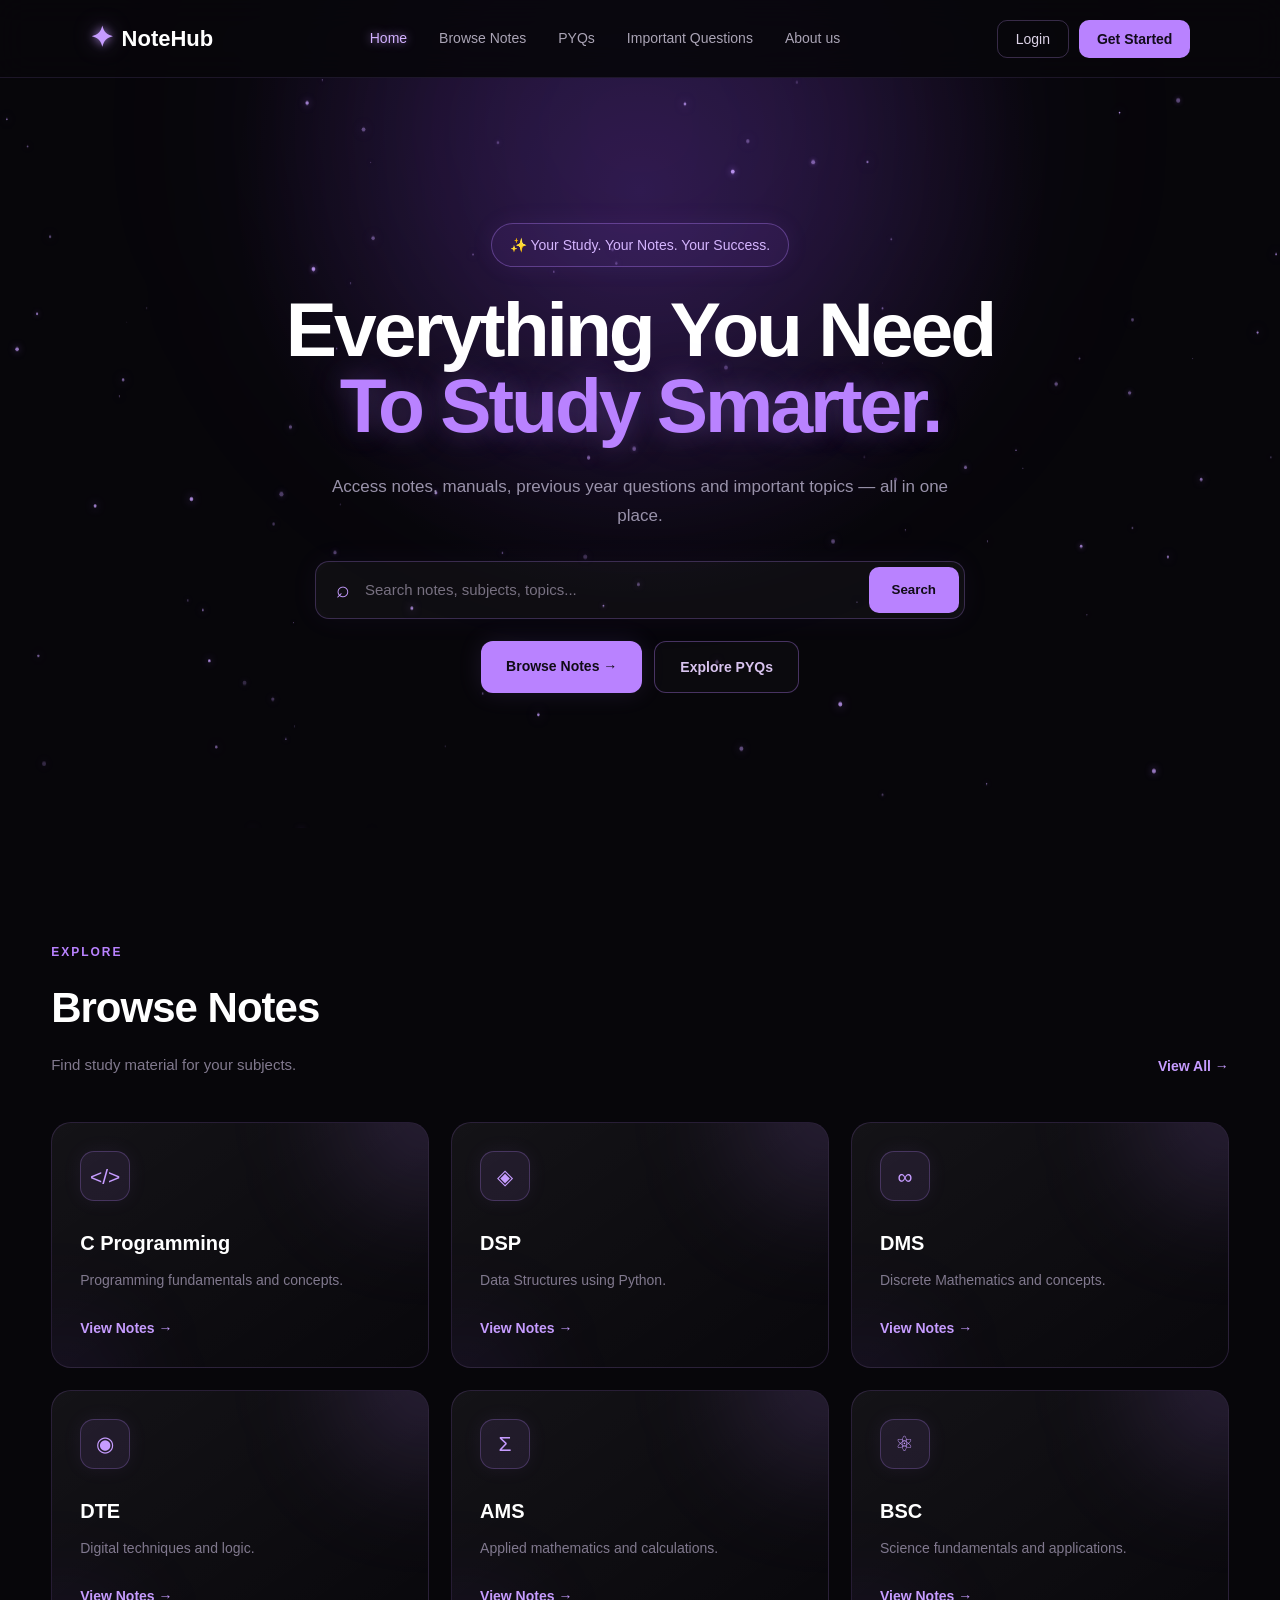
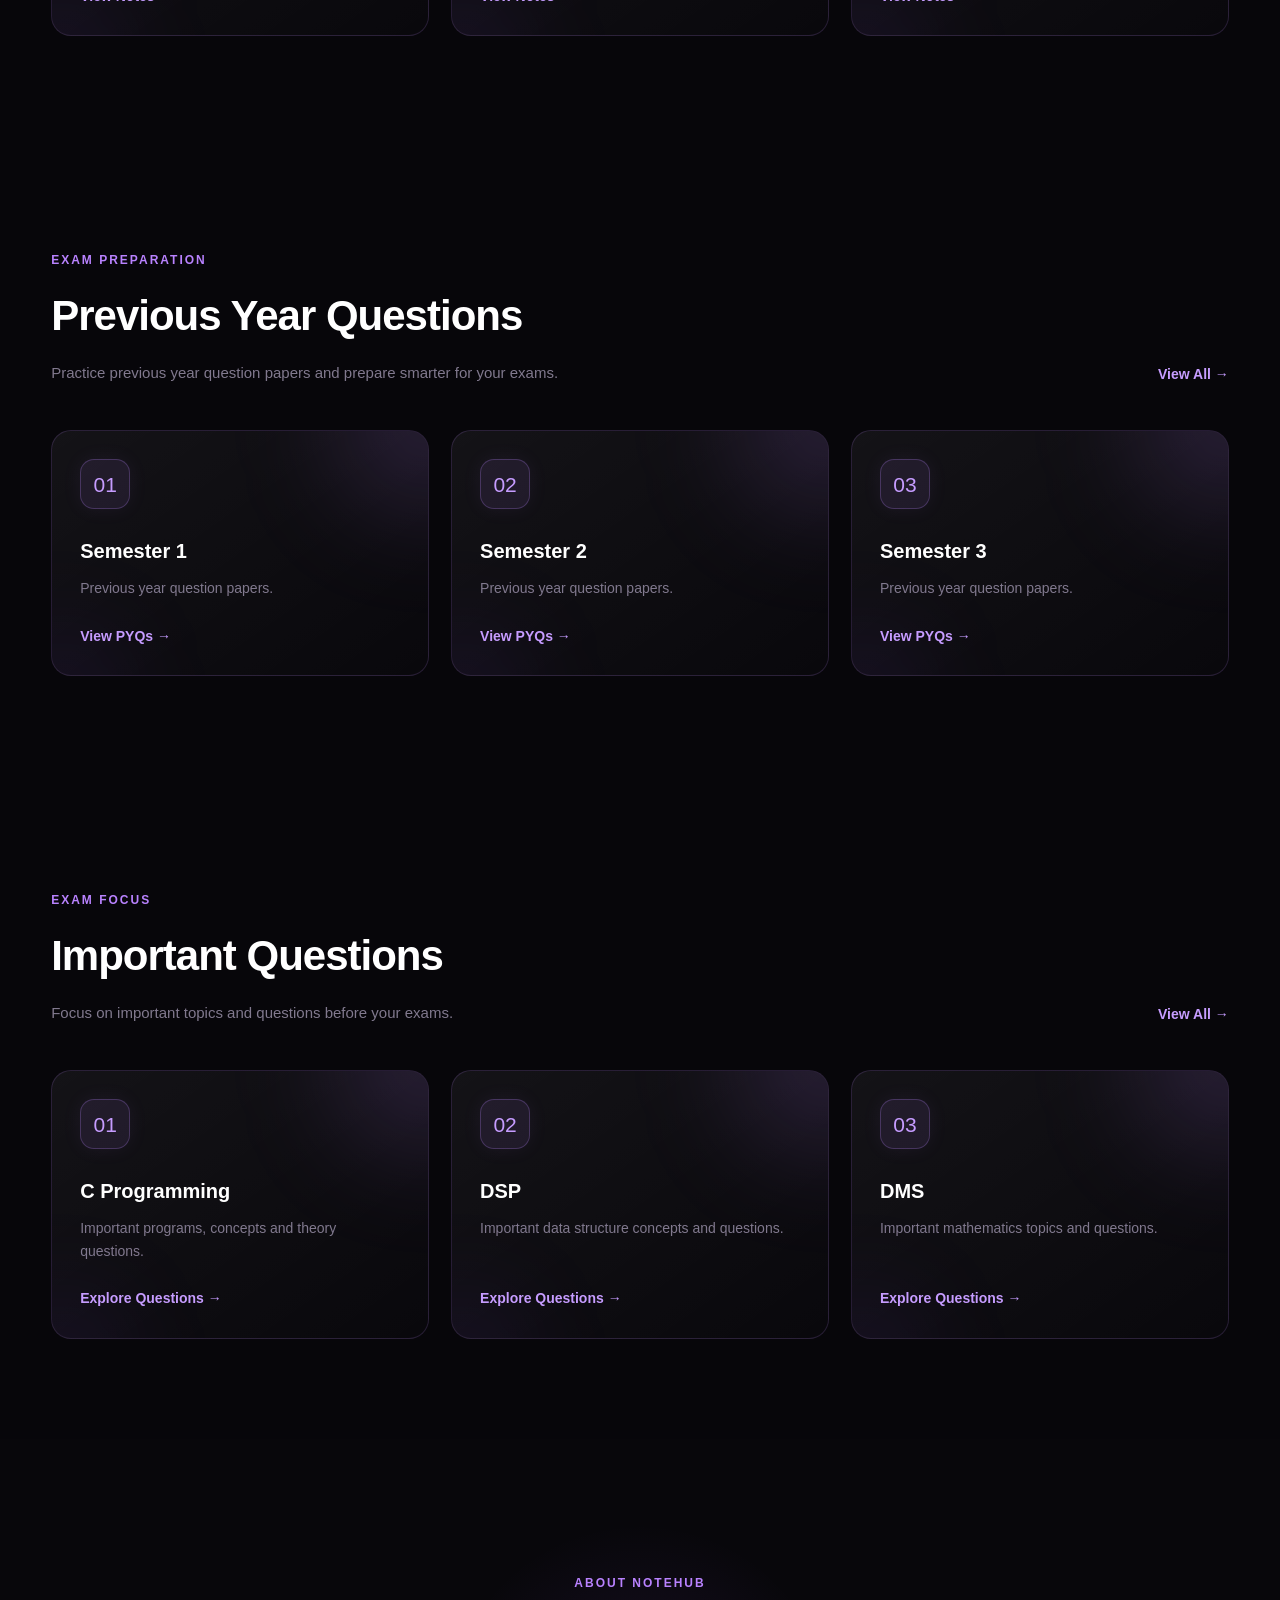
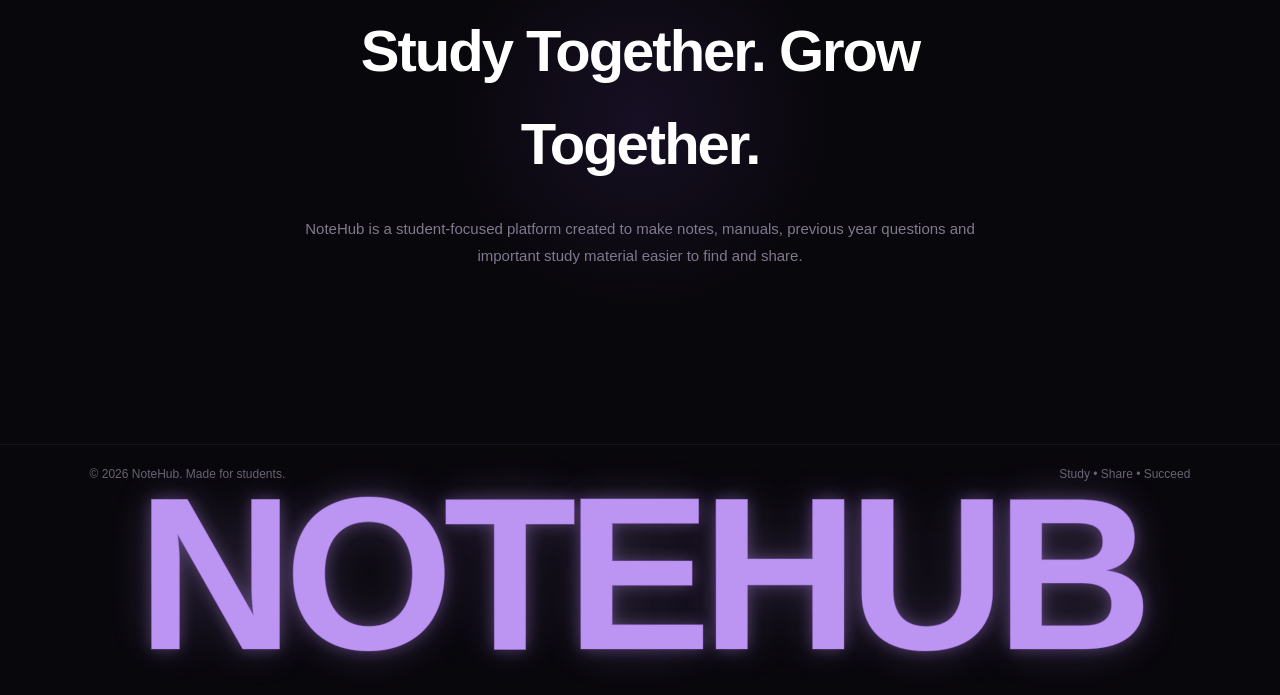
==== commit 112d7d8a: "Enhance footer design and structure for improved aesthetics and functionality" ====
--- a/index.html
+++ b/index.html
@@ -518,73 +518,30 @@
     </main>
 
 
-    <!-- ================= FOOTER ================= -->
-
-    <footer>
-
-        <div class="footer-top">
-
-            <div>
-
-                <div class="footer-logo">
-                    ✦ NoteHub
-                </div>
-
-                <p>
-                    Your study material, all in one place.
-                </p>
-
-            </div>
-
-
-            <div class="footer-links">
-
-                <a href="index.html">
-                    Home
-                </a>
-
-                <a href="notes.php">
-                    Browse Notes
-                </a>
-
-                <a href="#pyq">
-                    PYQs
-                </a>
-
-                <a href="#important">
-                    Important Questions
-                </a>
-
-                <a href="#about">
-                    About
-                </a>
-
-            </div>
-
-        </div>
-
-
-        <!-- GIANT NOTEHUB -->
-
-        <div class="giant-footer-text">
-            NOTEHUB
-        </div>
-
-
-        <div class="footer-bottom">
-
-            <p>
-                © 2026 NoteHub. Made for students.
-            </p>
-
-            <p>
-                Study • Share • Succeed
-            </p>
-
-        </div>
-
-    </footer>
-
+    
+
+    <!-- GIANT NOTEHUB -->
+
+
+
+
+    <div class="footer-bottom">
+
+        <p>
+            © 2026 NoteHub. Made for students.
+        </p>
+
+        <p>
+            Study <span>•</span> Share <span>•</span> Succeed
+        </p>
+
+    </div>
+    <div class="giant-footer-text">
+        NOTEHUB
+    </div>
+
+</footer>
+    
 
     <!-- EXISTING JAVASCRIPT -->
 
--- a/css/style.css
+++ b/css/style.css
@@ -2876,3 +2876,133 @@
         font-size: 12px;
     }
 }
+
+/* ================= FOOTER ================= */
+
+footer {
+    position: relative;
+
+    padding: 80px 0 25px;
+
+    background: #07060a;
+
+    overflow: hidden;
+
+    border-top: 1px solid rgba(190, 150, 255, 0.10);
+}
+
+
+/* ================= GIANT NOTEHUB ================= */
+
+
+.giant-footer-text {
+    width: 100%;
+
+    color: #c69cff;
+
+    font-size: clamp(80px, 17vw, 230px);
+
+    font-weight: 800;
+
+    line-height: 0.82;
+
+    letter-spacing: -10px;
+
+    text-align: center;
+
+    white-space: nowrap;
+
+    margin: 0;
+
+    opacity: 0.95;
+
+    text-shadow:
+        0 0 15px rgba(198, 156, 255, 0.35),
+        0 0 40px rgba(198, 156, 255, 0.20),
+        0 0 80px rgba(198, 156, 255, 0.10);
+
+    user-select: none;
+}
+footer {
+    position: relative;
+
+    padding: 80px 0 25px;
+
+    background: #07060a;
+
+    overflow: hidden;
+
+    border-top: 1px solid rgba(190, 150, 255, 0.10);
+}
+
+footer::before {
+    content: "";
+
+    position: absolute;
+
+    width: 600px;
+    height: 220px;
+
+    left: 50%;
+    bottom: 40px;
+
+    transform: translateX(-50%);
+
+    background: rgba(185, 130, 255, 0.12);
+
+    filter: blur(100px);
+
+    border-radius: 50%;
+
+    pointer-events: none;
+}
+/* ================= FOOTER BOTTOM ================= */
+
+.footer-bottom {
+    display: flex;
+
+    justify-content: space-between;
+
+    align-items: center;
+
+    margin-top: 45px;
+
+    padding: 20px 7% 0;
+
+    border-top: 1px solid rgba(190, 150, 255, 0.08);
+}
+
+.footer-bottom p {
+    margin: 0;
+
+    color: #686272;
+
+    font-size: 12px;
+}
+
+
+/* ================= MOBILE ================= */
+
+@media (max-width: 600px) {
+
+    footer {
+        padding-top: 60px;
+    }
+
+    .giant-footer-text {
+        font-size: 18vw;
+
+        letter-spacing: -3px;
+    }
+
+    .footer-bottom {
+        flex-direction: column;
+
+        align-items: center;
+
+        gap: 8px;
+
+        text-align: center;
+    }
+
+}
